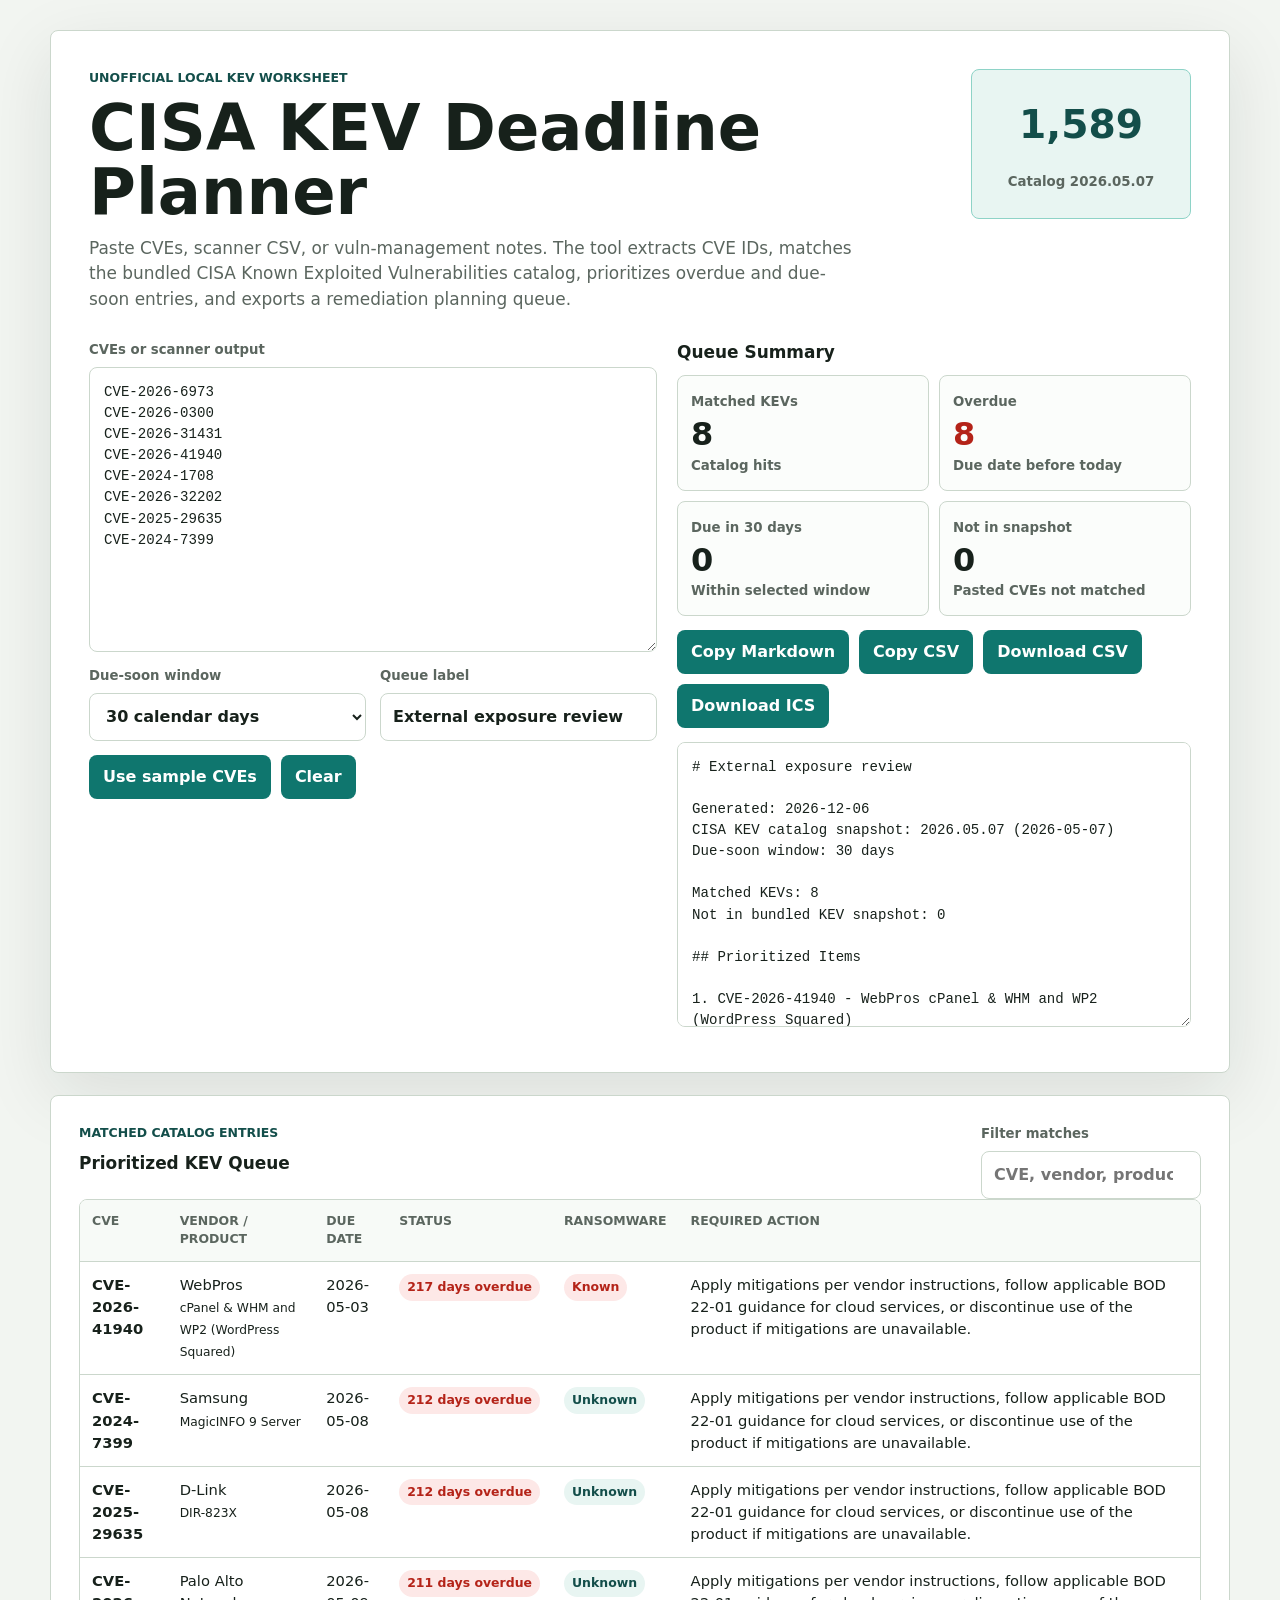
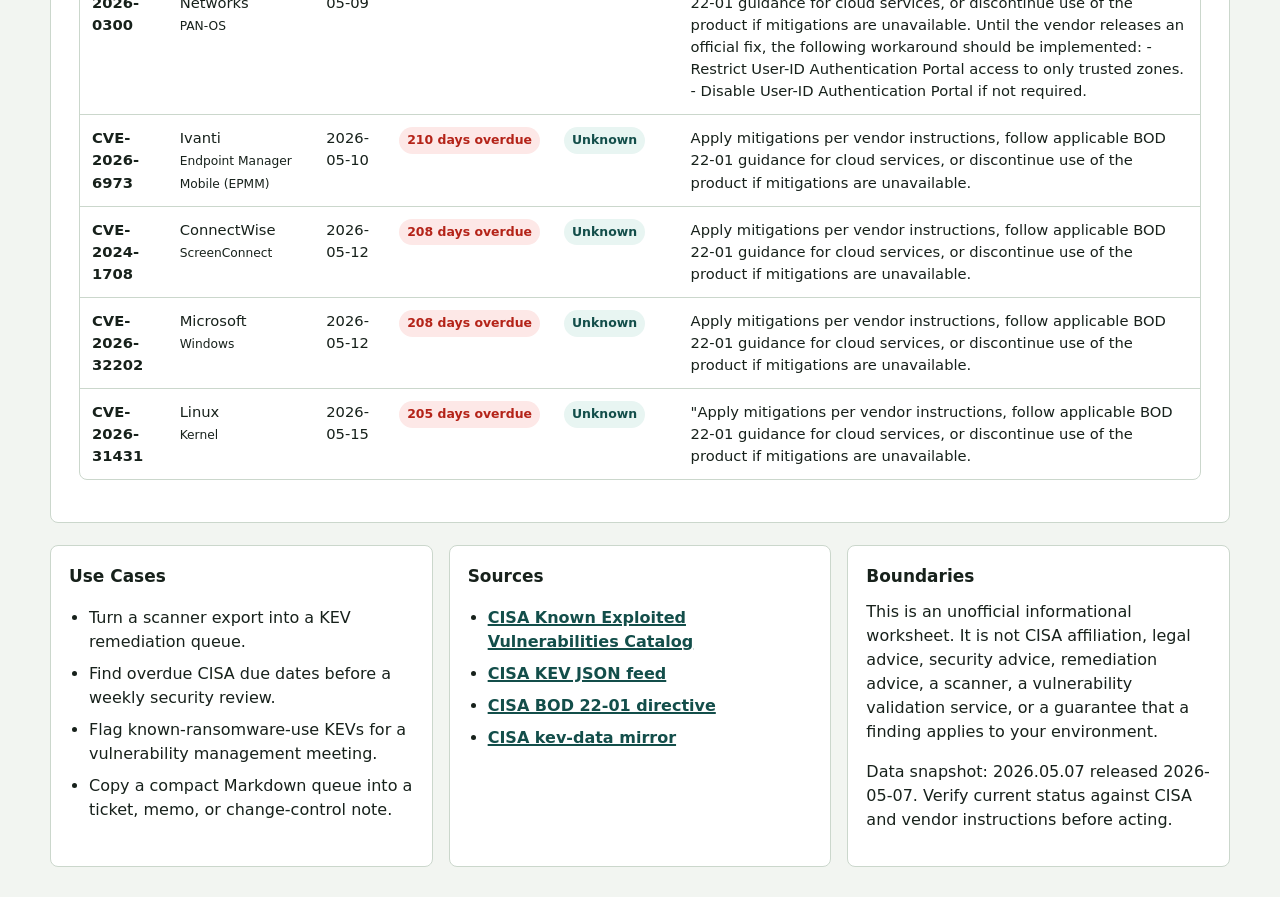
==== index.html @ 7777352e "Launch KEV deadline planner" ====
<!doctype html>
<html lang="en">
  <head>
    <meta charset="utf-8">
    <meta name="viewport" content="width=device-width, initial-scale=1">
    <title>CISA KEV Deadline Planner</title>
    <meta name="description" content="Free no-tracking CISA Known Exploited Vulnerabilities deadline planner. Paste CVEs, match the bundled KEV catalog, sort overdue and due-soon items, and export CSV, Markdown, or ICS planning holds.">
    <meta name="robots" content="index,follow">
    <link rel="canonical" href="https://kev-deadline-planner.vercel.app/">
    <meta property="og:title" content="CISA KEV Deadline Planner">
    <meta property="og:description" content="Paste CVEs or scanner output, match the CISA KEV catalog snapshot locally, and export a remediation planning queue.">
    <meta property="og:type" content="website">
    <meta property="og:url" content="https://kev-deadline-planner.vercel.app/">
    <meta property="og:image" content="https://kev-deadline-planner.vercel.app/preview.png">
    <meta name="twitter:card" content="summary_large_image">
    <meta name="twitter:image" content="https://kev-deadline-planner.vercel.app/preview.png">
    <link rel="stylesheet" href="styles.css">
    <link rel="icon" href="favicon.svg" type="image/svg+xml">
    <script type="application/ld+json">
      {
        "@context": "https://schema.org",
        "@graph": [
          {
            "@type": "SoftwareApplication",
            "name": "CISA KEV Deadline Planner",
            "applicationCategory": "SecurityApplication",
            "operatingSystem": "Any",
            "url": "https://kev-deadline-planner.vercel.app/",
            "description": "Free no-tracking browser tool for matching pasted CVEs against a bundled CISA Known Exploited Vulnerabilities catalog snapshot and exporting a remediation planning queue.",
            "offers": {
              "@type": "Offer",
              "price": "0",
              "priceCurrency": "USD"
            }
          },
          {
            "@type": "FAQPage",
            "mainEntity": [
              {
                "@type": "Question",
                "name": "What does this KEV deadline planner do?",
                "acceptedAnswer": {
                  "@type": "Answer",
                  "text": "It extracts CVE identifiers from pasted text or scanner CSV, matches them against the bundled CISA Known Exploited Vulnerabilities catalog snapshot, sorts the matched entries by due date and risk flags, and creates CSV, Markdown, and ICS exports."
                }
              },
              {
                "@type": "Question",
                "name": "Is this an official CISA tool?",
                "acceptedAnswer": {
                  "@type": "Answer",
                  "text": "No. It is an unofficial planning worksheet that uses CISA public catalog data. Always verify requirements, applicability, and remediation steps against CISA and vendor sources."
                }
              },
              {
                "@type": "Question",
                "name": "Does it upload CVEs or scanner output?",
                "acceptedAnswer": {
                  "@type": "Answer",
                  "text": "No. The page runs locally in the browser with a bundled catalog snapshot. It has no signup, cookies, analytics, beacons, uploads, browser storage, or external scripts."
                }
              }
            ]
          }
        ]
      }
    </script>
  </head>
  <body>
    <main class="app">
      <section class="tool-panel" aria-labelledby="page-title">
        <div class="mast">
          <div>
            <p class="eyebrow">Unofficial local KEV worksheet</p>
            <h1 id="page-title">CISA KEV Deadline Planner</h1>
            <p class="lede">Paste CVEs, scanner CSV, or vuln-management notes. The tool extracts CVE IDs, matches the bundled CISA Known Exploited Vulnerabilities catalog, prioritizes overdue and due-soon entries, and exports a remediation planning queue.</p>
          </div>
          <div class="snapshot" aria-label="Catalog snapshot">
            <span id="catalog-count">0</span>
            <small id="catalog-version">Catalog loading</small>
          </div>
        </div>

        <div class="workspace">
          <form class="inputs" id="kev-form">
            <label class="field">
              <span>CVEs or scanner output</span>
              <textarea id="cve-input" spellcheck="false" aria-label="Paste CVEs or scanner output"></textarea>
            </label>
            <div class="grid">
              <label class="field">
                <span>Due-soon window</span>
                <select id="due-window">
                  <option value="7">7 calendar days</option>
                  <option value="14">14 calendar days</option>
                  <option value="30" selected>30 calendar days</option>
                  <option value="60">60 calendar days</option>
                </select>
              </label>
              <label class="field">
                <span>Queue label</span>
                <input id="queue-label" type="text" value="External exposure review">
              </label>
            </div>
            <div class="actions">
              <button type="button" id="load-example">Use sample CVEs</button>
              <button type="button" id="clear-input">Clear</button>
            </div>
          </form>

          <section class="output-panel" aria-labelledby="summary-title">
            <h2 id="summary-title">Queue Summary</h2>
            <div class="summary-grid" id="summary-grid"></div>
            <div class="actions">
              <button type="button" id="copy-markdown">Copy Markdown</button>
              <button type="button" id="copy-csv">Copy CSV</button>
              <button type="button" id="download-csv">Download CSV</button>
              <button type="button" id="download-ics">Download ICS</button>
            </div>
            <textarea id="memo-output" spellcheck="false" aria-label="Generated KEV planning memo"></textarea>
          </section>
        </div>
      </section>

      <section class="table-panel" aria-labelledby="matched-title">
        <div class="section-head">
          <div>
            <p class="eyebrow">Matched catalog entries</p>
            <h2 id="matched-title">Prioritized KEV Queue</h2>
          </div>
          <label class="search-field">
            <span>Filter matches</span>
            <input id="table-filter" type="search" placeholder="CVE, vendor, product, ransomware">
          </label>
        </div>
        <div class="table-wrap">
          <table>
            <thead>
              <tr>
                <th>CVE</th>
                <th>Vendor / Product</th>
                <th>Due Date</th>
                <th>Status</th>
                <th>Ransomware</th>
                <th>Required Action</th>
              </tr>
            </thead>
            <tbody id="results-body"></tbody>
          </table>
        </div>
        <div class="not-found" id="not-found"></div>
      </section>

      <section class="support-grid">
        <div>
          <h2>Use Cases</h2>
          <ul>
            <li>Turn a scanner export into a KEV remediation queue.</li>
            <li>Find overdue CISA due dates before a weekly security review.</li>
            <li>Flag known-ransomware-use KEVs for a vulnerability management meeting.</li>
            <li>Copy a compact Markdown queue into a ticket, memo, or change-control note.</li>
          </ul>
        </div>
        <div>
          <h2>Sources</h2>
          <ul>
            <li><a href="https://www.cisa.gov/known-exploited-vulnerabilities-catalog" rel="noreferrer">CISA Known Exploited Vulnerabilities Catalog</a></li>
            <li><a href="https://www.cisa.gov/sites/default/files/feeds/known_exploited_vulnerabilities.json" rel="noreferrer">CISA KEV JSON feed</a></li>
            <li><a href="https://www.cisa.gov/news-events/directives/bod-22-01-reducing-significant-risk-known-exploited-vulnerabilities" rel="noreferrer">CISA BOD 22-01 directive</a></li>
            <li><a href="https://github.com/cisagov/kev-data" rel="noreferrer">CISA kev-data mirror</a></li>
          </ul>
        </div>
        <div>
          <h2>Boundaries</h2>
          <p>This is an unofficial informational worksheet. It is not CISA affiliation, legal advice, security advice, remediation advice, a scanner, a vulnerability validation service, or a guarantee that a finding applies to your environment.</p>
          <p>Data snapshot: <span id="data-release">loading</span>. Verify current status against CISA and vendor instructions before acting.</p>
        </div>
      </section>
    </main>
    <script src="kev-data.js"></script>
    <script src="script.js"></script>
  </body>
</html>
---- styles.css ----
:root {
  color-scheme: light;
  --bg: #f2f5f1;
  --ink: #17211b;
  --muted: #5b665f;
  --panel: #ffffff;
  --line: #cbd7cc;
  --accent: #0f766e;
  --accent-dark: #134e4a;
  --danger: #b42318;
  --warn: #b25e09;
  --soft: #e8f5f2;
  --highlight: #fff7e6;
}

* {
  box-sizing: border-box;
}

body {
  margin: 0;
  min-height: 100vh;
  background: var(--bg);
  color: var(--ink);
  font-family: Inter, ui-sans-serif, system-ui, -apple-system, BlinkMacSystemFont, "Segoe UI", sans-serif;
  line-height: 1.5;
}

a {
  color: var(--accent-dark);
  font-weight: 750;
  text-decoration-thickness: 2px;
}

.app {
  width: min(1180px, calc(100vw - 32px));
  margin: 0 auto;
  padding: 30px 0;
}

.tool-panel,
.table-panel,
.support-grid > div {
  background: var(--panel);
  border: 1px solid var(--line);
  border-radius: 8px;
}

.tool-panel {
  padding: clamp(20px, 4vw, 38px);
  box-shadow: 0 22px 70px rgba(23, 33, 27, 0.10);
}

.mast,
.section-head {
  display: grid;
  grid-template-columns: minmax(0, 1fr) 220px;
  gap: 22px;
  align-items: start;
}

.eyebrow {
  margin: 0 0 8px;
  color: var(--accent-dark);
  font-size: 0.78rem;
  font-weight: 850;
  text-transform: uppercase;
  letter-spacing: 0;
}

h1,
h2,
p {
  margin-top: 0;
}

h1 {
  margin-bottom: 12px;
  font-size: clamp(2.1rem, 5vw, 4rem);
  line-height: 1;
  letter-spacing: 0;
}

h2 {
  margin-bottom: 10px;
  font-size: 1.06rem;
}

.lede {
  max-width: 72ch;
  margin-bottom: 0;
  color: var(--muted);
  font-size: 1.06rem;
}

.snapshot {
  min-height: 150px;
  display: grid;
  place-items: center;
  text-align: center;
  padding: 18px;
  border: 1px solid #8ed3c7;
  border-radius: 8px;
  background: var(--soft);
}

.snapshot span {
  display: block;
  color: var(--accent-dark);
  font-size: 2.45rem;
  font-weight: 900;
}

.snapshot small {
  color: var(--muted);
  font-weight: 800;
}

.workspace {
  margin-top: 28px;
  display: grid;
  grid-template-columns: minmax(0, 1.05fr) minmax(0, 0.95fr);
  gap: 20px;
}

.field,
.search-field {
  display: grid;
  gap: 7px;
}

.field span,
.search-field span {
  color: var(--muted);
  font-size: 0.83rem;
  font-weight: 800;
}

.grid {
  display: grid;
  grid-template-columns: minmax(0, 1fr) minmax(0, 1fr);
  gap: 14px;
  margin-top: 14px;
}

input,
select,
textarea {
  width: 100%;
  border: 1px solid var(--line);
  border-radius: 8px;
  color: var(--ink);
  font: inherit;
  font-weight: 700;
  background: #ffffff;
}

input,
select {
  min-height: 48px;
  padding: 10px 12px;
}

textarea {
  min-height: 285px;
  padding: 14px;
  resize: vertical;
  font-family: ui-monospace, SFMono-Regular, Menlo, Consolas, "Liberation Mono", monospace;
  font-size: 0.88rem;
  font-weight: 500;
}

input:focus,
select:focus,
textarea:focus {
  outline: 3px solid rgba(15, 118, 110, 0.18);
  border-color: var(--accent);
}

.output-panel {
  min-width: 0;
}

.summary-grid {
  display: grid;
  grid-template-columns: repeat(2, minmax(0, 1fr));
  gap: 10px;
  margin-bottom: 14px;
}

.metric {
  min-height: 86px;
  padding: 13px;
  border: 1px solid var(--line);
  border-radius: 8px;
  background: #fbfdfb;
}

.metric strong {
  display: block;
  margin-top: 4px;
  font-size: clamp(1.25rem, 4vw, 2rem);
  line-height: 1.1;
  overflow-wrap: anywhere;
}

.metric small {
  color: var(--muted);
  font-weight: 750;
}

.metric.danger strong {
  color: var(--danger);
}

.metric.warn strong {
  color: var(--warn);
}

.actions {
  display: flex;
  flex-wrap: wrap;
  gap: 10px;
  margin: 14px 0;
}

button {
  min-height: 42px;
  border: 0;
  border-radius: 8px;
  padding: 10px 14px;
  color: #ffffff;
  background: var(--accent);
  font: inherit;
  font-weight: 850;
  cursor: pointer;
}

button:hover,
button:focus-visible {
  background: var(--accent-dark);
}

button.secondary {
  color: var(--accent-dark);
  background: var(--soft);
}

.table-panel {
  margin-top: 22px;
  padding: clamp(18px, 3vw, 28px);
}

.table-wrap {
  overflow-x: auto;
  border: 1px solid var(--line);
  border-radius: 8px;
}

table {
  width: 100%;
  min-width: 900px;
  border-collapse: collapse;
}

th,
td {
  padding: 12px;
  border-bottom: 1px solid var(--line);
  text-align: left;
  vertical-align: top;
}

th {
  color: var(--muted);
  background: #f7faf7;
  font-size: 0.78rem;
  text-transform: uppercase;
  letter-spacing: 0;
}

td {
  font-size: 0.92rem;
}

tr:last-child td {
  border-bottom: 0;
}

.pill {
  display: inline-block;
  padding: 4px 8px;
  border-radius: 999px;
  background: var(--soft);
  color: var(--accent-dark);
  font-size: 0.78rem;
  font-weight: 850;
  white-space: nowrap;
}

.pill.danger {
  background: #fde8e7;
  color: var(--danger);
}

.pill.warn {
  background: var(--highlight);
  color: var(--warn);
}

.not-found {
  margin-top: 14px;
  color: var(--muted);
  font-weight: 750;
}

.support-grid {
  margin-top: 22px;
  display: grid;
  grid-template-columns: repeat(3, minmax(0, 1fr));
  gap: 16px;
}

.support-grid > div {
  padding: 18px;
}

ul {
  padding-left: 20px;
  margin-bottom: 0;
}

li + li {
  margin-top: 8px;
}

@media (max-width: 860px) {
  .mast,
  .section-head,
  .workspace,
  .support-grid {
    grid-template-columns: 1fr;
  }

  .snapshot {
    min-height: 118px;
  }
}

@media (max-width: 560px) {
  .app {
    width: min(100% - 20px, 1180px);
    padding: 10px 0;
  }

  .grid,
  .summary-grid {
    grid-template-columns: 1fr;
  }

  h1 {
    font-size: 2rem;
  }
}
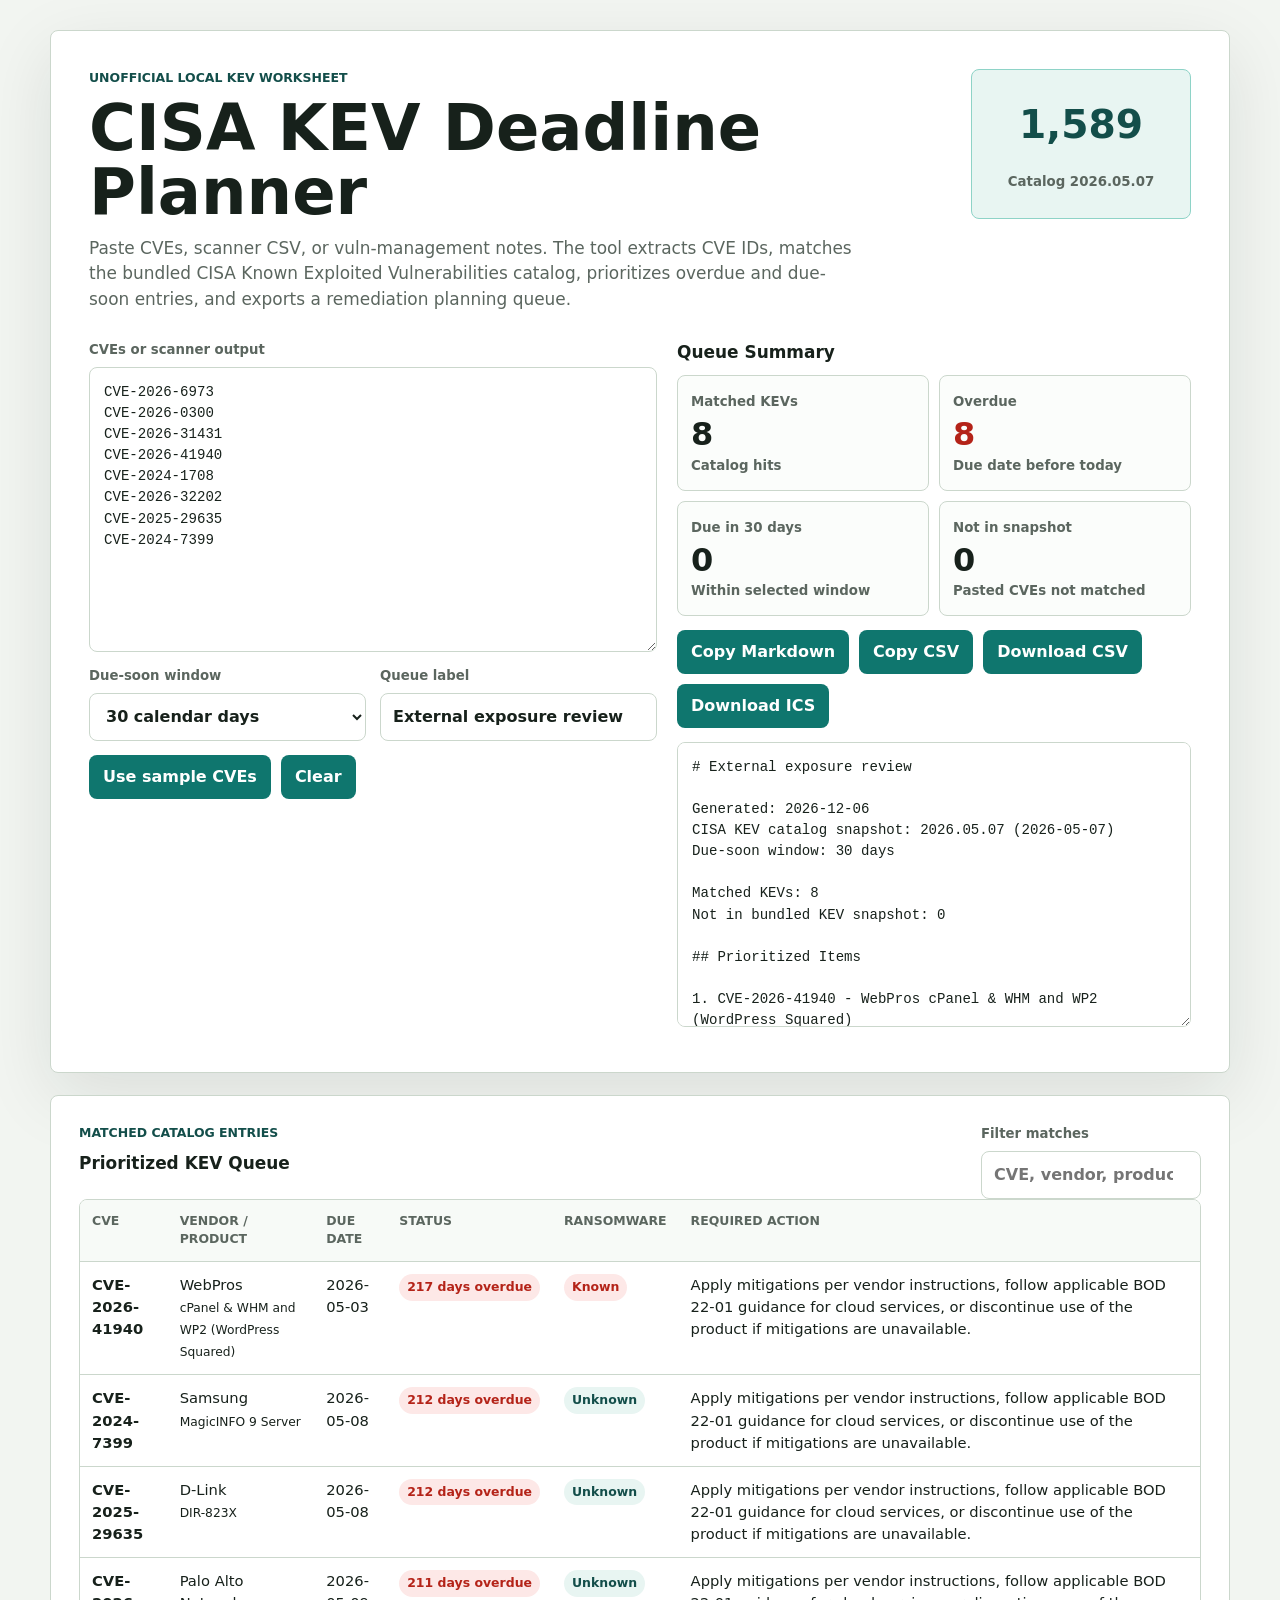
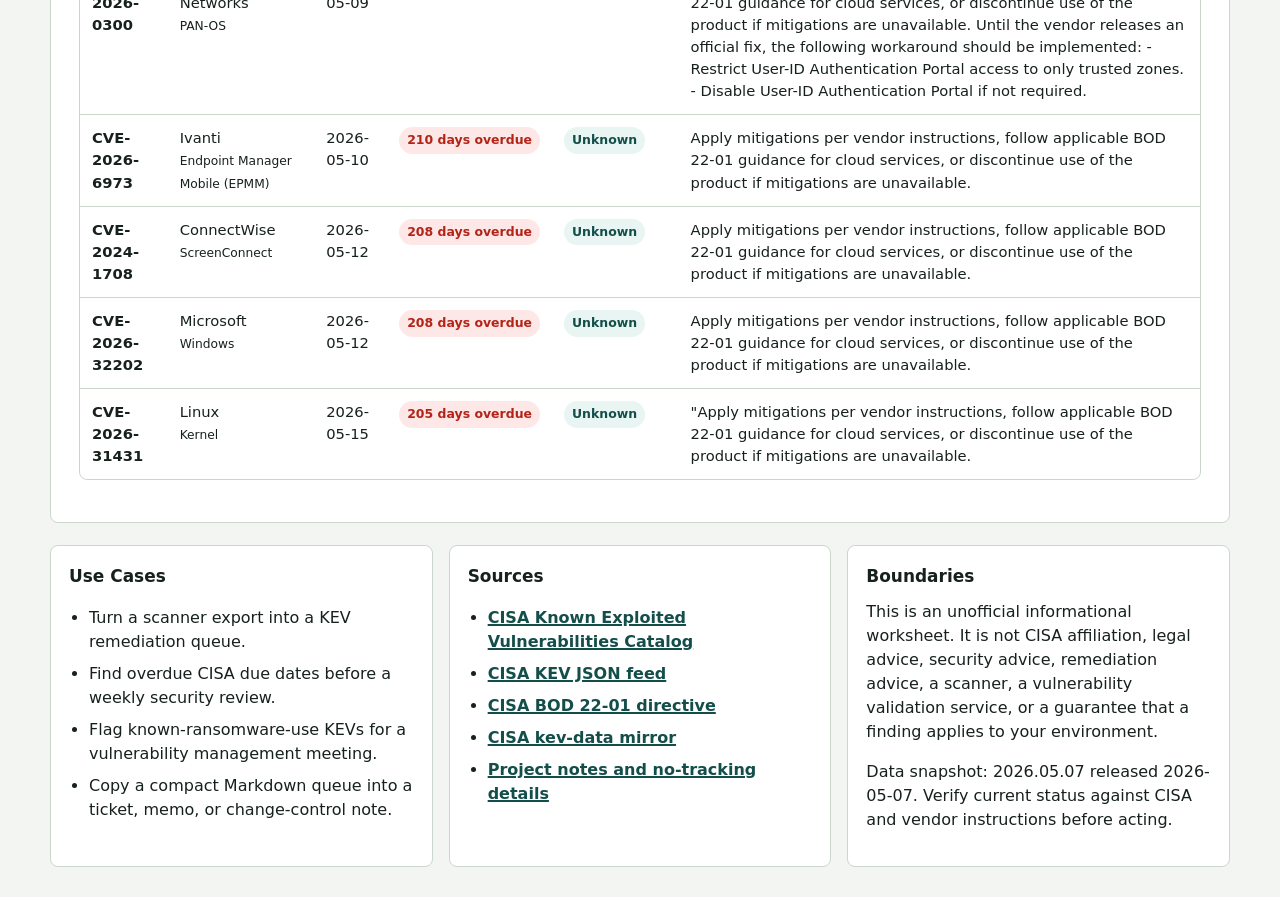
==== commit 602b3d05: "Link project notes from planner" ====
--- a/index.html
+++ b/index.html
@@ -168,6 +168,7 @@
             <li><a href="https://www.cisa.gov/sites/default/files/feeds/known_exploited_vulnerabilities.json" rel="noreferrer">CISA KEV JSON feed</a></li>
             <li><a href="https://www.cisa.gov/news-events/directives/bod-22-01-reducing-significant-risk-known-exploited-vulnerabilities" rel="noreferrer">CISA BOD 22-01 directive</a></li>
             <li><a href="https://github.com/cisagov/kev-data" rel="noreferrer">CISA kev-data mirror</a></li>
+            <li><a href="https://kev-deadline-planner.vercel.app/about.html">Project notes and no-tracking details</a></li>
           </ul>
         </div>
         <div>
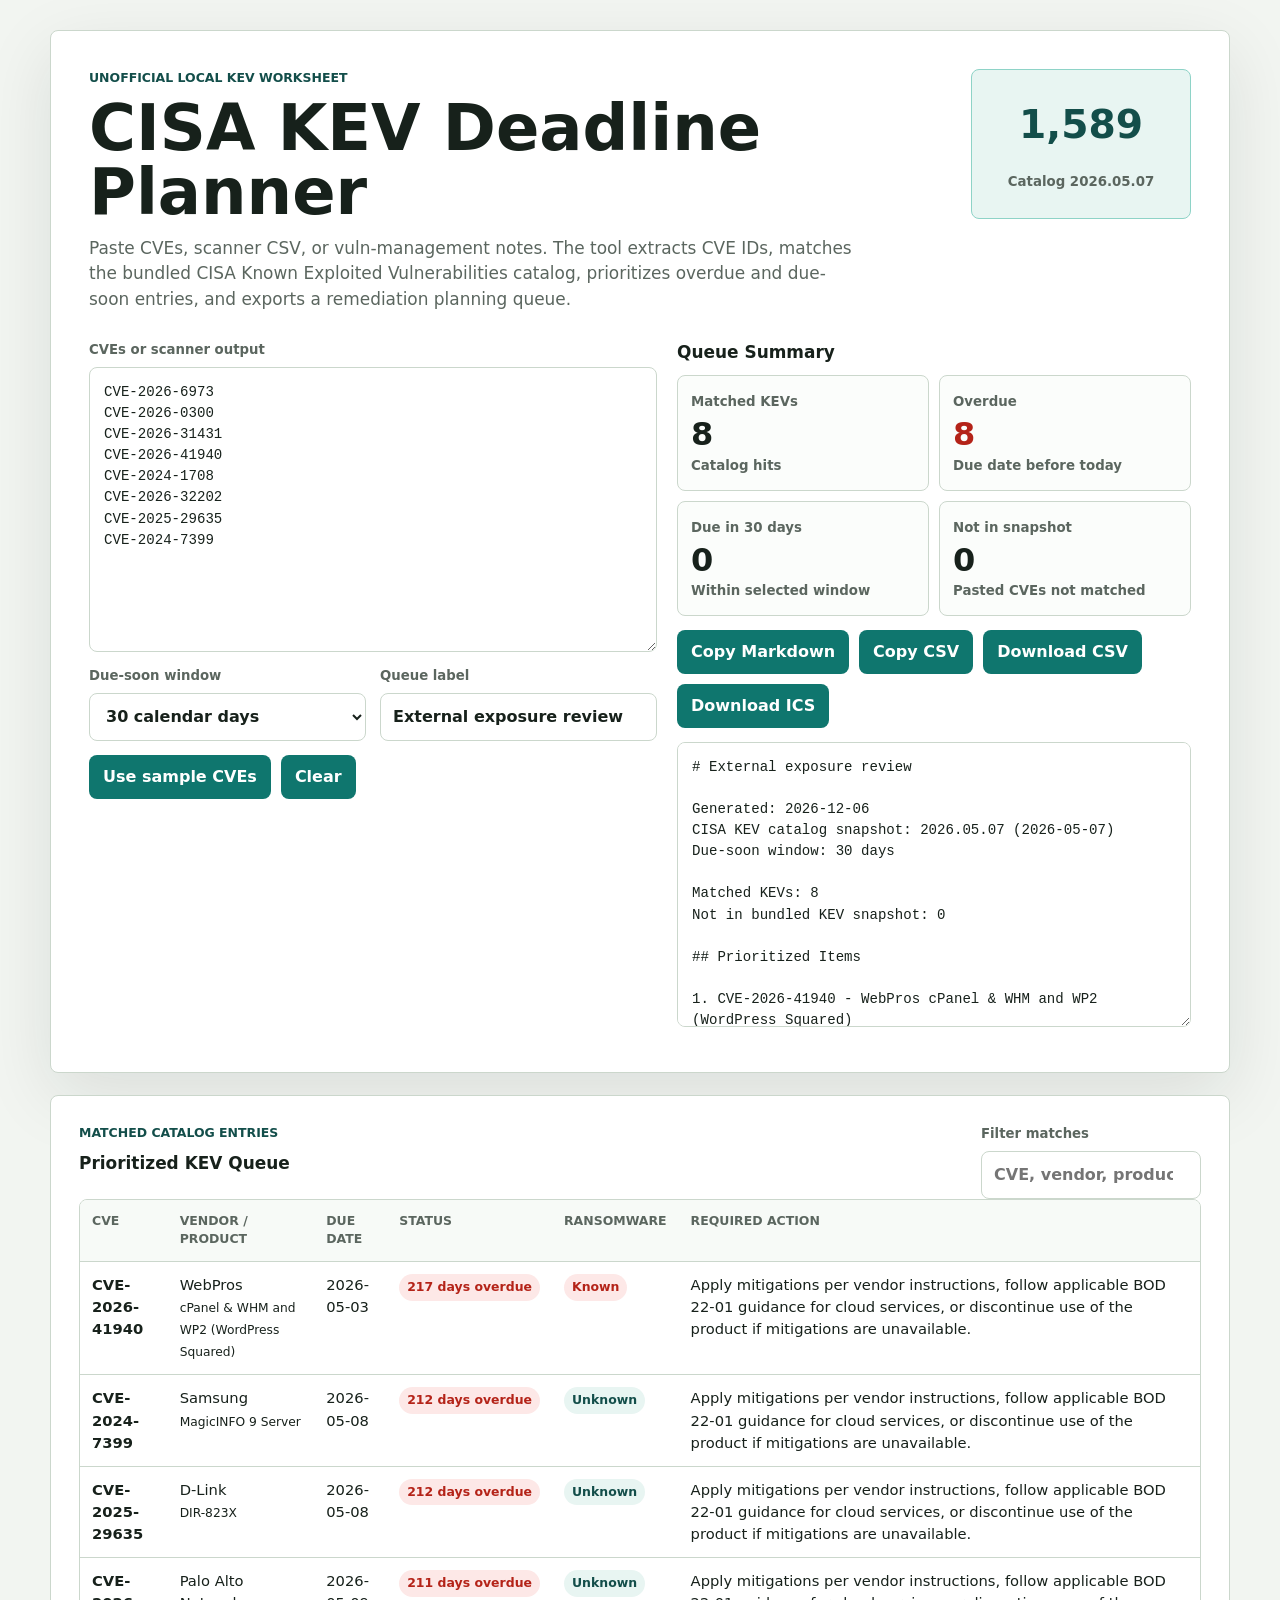
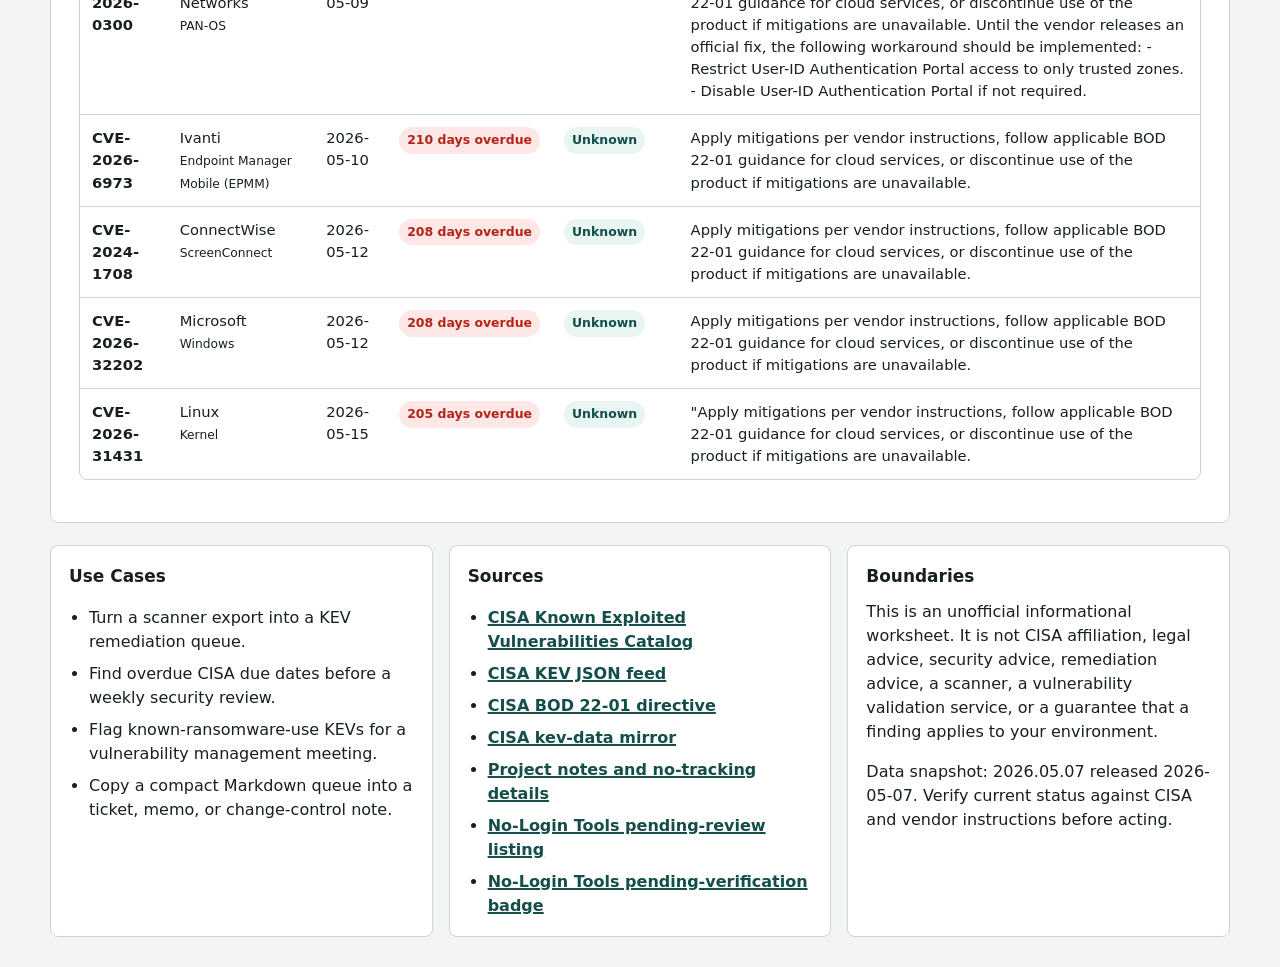
==== commit 6fccd548: "Add No-Login KEV listing links" ====
--- a/index.html
+++ b/index.html
@@ -6,6 +6,7 @@
     <title>CISA KEV Deadline Planner</title>
     <meta name="description" content="Free no-tracking CISA Known Exploited Vulnerabilities deadline planner. Paste CVEs, match the bundled KEV catalog, sort overdue and due-soon items, and export CSV, Markdown, or ICS planning holds.">
     <meta name="robots" content="index,follow">
+    <meta name="nologin-verified" content="kev-deadline-planner-vercel-app">
     <link rel="canonical" href="https://kev-deadline-planner.vercel.app/">
     <meta property="og:title" content="CISA KEV Deadline Planner">
     <meta property="og:description" content="Paste CVEs or scanner output, match the CISA KEV catalog snapshot locally, and export a remediation planning queue.">
@@ -169,6 +170,8 @@
             <li><a href="https://www.cisa.gov/news-events/directives/bod-22-01-reducing-significant-risk-known-exploited-vulnerabilities" rel="noreferrer">CISA BOD 22-01 directive</a></li>
             <li><a href="https://github.com/cisagov/kev-data" rel="noreferrer">CISA kev-data mirror</a></li>
             <li><a href="https://kev-deadline-planner.vercel.app/about.html">Project notes and no-tracking details</a></li>
+            <li><a href="https://nologin.tools/tool/kev-deadline-planner-vercel-app/" rel="noreferrer">No-Login Tools pending-review listing</a></li>
+            <li><a href="https://nologin.tools/badge/kev-deadline-planner-vercel-app/" rel="noreferrer">No-Login Tools pending-verification badge</a></li>
           </ul>
         </div>
         <div>
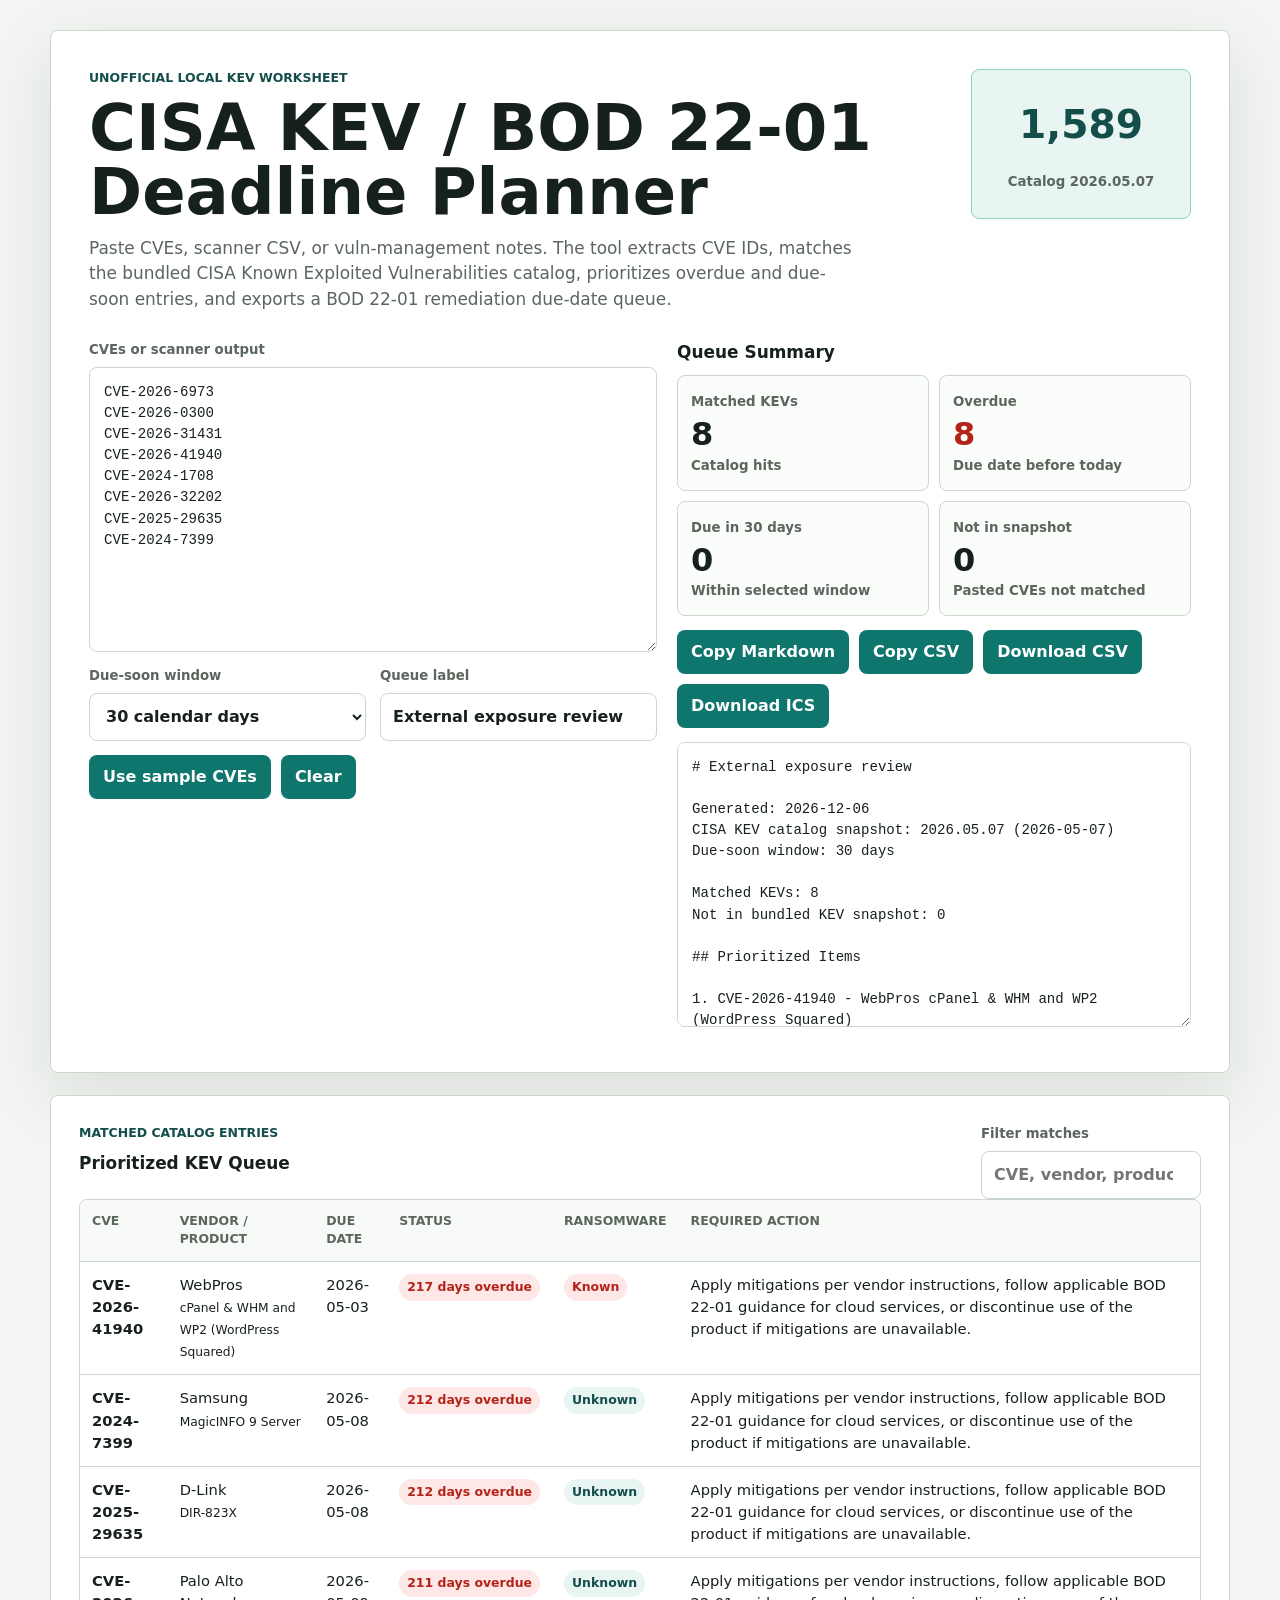
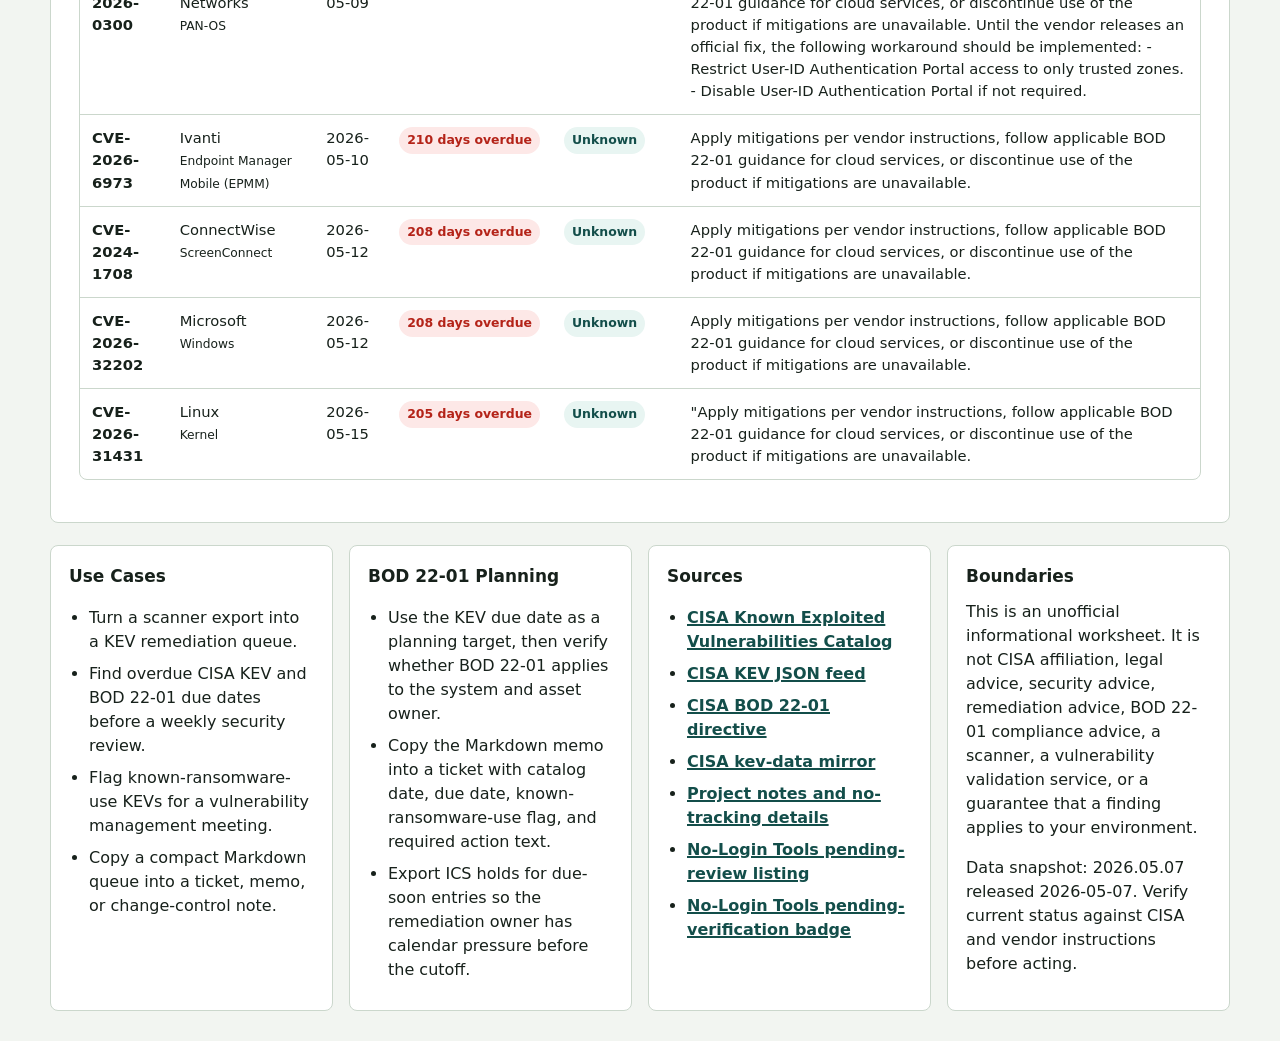
==== commit 7df955d9: "Add BOD 22-01 KEV due-date positioning" ====
--- a/index.html
+++ b/index.html
@@ -3,13 +3,13 @@
   <head>
     <meta charset="utf-8">
     <meta name="viewport" content="width=device-width, initial-scale=1">
-    <title>CISA KEV Deadline Planner</title>
-    <meta name="description" content="Free no-tracking CISA Known Exploited Vulnerabilities deadline planner. Paste CVEs, match the bundled KEV catalog, sort overdue and due-soon items, and export CSV, Markdown, or ICS planning holds.">
+    <title>CISA KEV / BOD 22-01 Deadline Planner</title>
+    <meta name="description" content="Free no-tracking CISA KEV and BOD 22-01 remediation due-date planner. Paste CVEs, match the bundled Known Exploited Vulnerabilities catalog, sort overdue and due-soon items, and export CSV, Markdown, or ICS planning holds.">
     <meta name="robots" content="index,follow">
     <meta name="nologin-verified" content="kev-deadline-planner-vercel-app">
     <link rel="canonical" href="https://kev-deadline-planner.vercel.app/">
-    <meta property="og:title" content="CISA KEV Deadline Planner">
-    <meta property="og:description" content="Paste CVEs or scanner output, match the CISA KEV catalog snapshot locally, and export a remediation planning queue.">
+    <meta property="og:title" content="CISA KEV / BOD 22-01 Deadline Planner">
+    <meta property="og:description" content="Paste CVEs or scanner output, match the CISA KEV catalog snapshot locally, and export a BOD 22-01 remediation due-date queue.">
     <meta property="og:type" content="website">
     <meta property="og:url" content="https://kev-deadline-planner.vercel.app/">
     <meta property="og:image" content="https://kev-deadline-planner.vercel.app/preview.png">
@@ -23,11 +23,11 @@
         "@graph": [
           {
             "@type": "SoftwareApplication",
-            "name": "CISA KEV Deadline Planner",
+            "name": "CISA KEV / BOD 22-01 Deadline Planner",
             "applicationCategory": "SecurityApplication",
             "operatingSystem": "Any",
             "url": "https://kev-deadline-planner.vercel.app/",
-            "description": "Free no-tracking browser tool for matching pasted CVEs against a bundled CISA Known Exploited Vulnerabilities catalog snapshot and exporting a remediation planning queue.",
+            "description": "Free no-tracking browser tool for matching pasted CVEs against a bundled CISA Known Exploited Vulnerabilities catalog snapshot and exporting a BOD 22-01 remediation due-date planning queue.",
             "offers": {
               "@type": "Offer",
               "price": "0",
@@ -42,15 +42,15 @@
                 "name": "What does this KEV deadline planner do?",
                 "acceptedAnswer": {
                   "@type": "Answer",
-                  "text": "It extracts CVE identifiers from pasted text or scanner CSV, matches them against the bundled CISA Known Exploited Vulnerabilities catalog snapshot, sorts the matched entries by due date and risk flags, and creates CSV, Markdown, and ICS exports."
+                  "text": "It extracts CVE identifiers from pasted text or scanner CSV, matches them against the bundled CISA Known Exploited Vulnerabilities catalog snapshot, sorts the matched entries by due date and risk flags, and creates CSV, Markdown, and ICS exports for remediation planning."
                 }
               },
               {
                 "@type": "Question",
-                "name": "Is this an official CISA tool?",
+                  "name": "Is this an official CISA or BOD 22-01 compliance tool?",
                 "acceptedAnswer": {
                   "@type": "Answer",
-                  "text": "No. It is an unofficial planning worksheet that uses CISA public catalog data. Always verify requirements, applicability, and remediation steps against CISA and vendor sources."
+                  "text": "No. It is an unofficial planning worksheet that uses CISA public catalog data. Always verify BOD 22-01 applicability, requirements, exposure, and remediation steps against CISA and vendor sources."
                 }
               },
               {
@@ -73,8 +73,8 @@
         <div class="mast">
           <div>
             <p class="eyebrow">Unofficial local KEV worksheet</p>
-            <h1 id="page-title">CISA KEV Deadline Planner</h1>
-            <p class="lede">Paste CVEs, scanner CSV, or vuln-management notes. The tool extracts CVE IDs, matches the bundled CISA Known Exploited Vulnerabilities catalog, prioritizes overdue and due-soon entries, and exports a remediation planning queue.</p>
+            <h1 id="page-title">CISA KEV / BOD 22-01 Deadline Planner</h1>
+            <p class="lede">Paste CVEs, scanner CSV, or vuln-management notes. The tool extracts CVE IDs, matches the bundled CISA Known Exploited Vulnerabilities catalog, prioritizes overdue and due-soon entries, and exports a BOD 22-01 remediation due-date queue.</p>
           </div>
           <div class="snapshot" aria-label="Catalog snapshot">
             <span id="catalog-count">0</span>
@@ -157,9 +157,17 @@
           <h2>Use Cases</h2>
           <ul>
             <li>Turn a scanner export into a KEV remediation queue.</li>
-            <li>Find overdue CISA due dates before a weekly security review.</li>
+            <li>Find overdue CISA KEV and BOD 22-01 due dates before a weekly security review.</li>
             <li>Flag known-ransomware-use KEVs for a vulnerability management meeting.</li>
             <li>Copy a compact Markdown queue into a ticket, memo, or change-control note.</li>
+          </ul>
+        </div>
+        <div>
+          <h2>BOD 22-01 Planning</h2>
+          <ul>
+            <li>Use the KEV due date as a planning target, then verify whether BOD 22-01 applies to the system and asset owner.</li>
+            <li>Copy the Markdown memo into a ticket with catalog date, due date, known-ransomware-use flag, and required action text.</li>
+            <li>Export ICS holds for due-soon entries so the remediation owner has calendar pressure before the cutoff.</li>
           </ul>
         </div>
         <div>
@@ -176,7 +184,7 @@
         </div>
         <div>
           <h2>Boundaries</h2>
-          <p>This is an unofficial informational worksheet. It is not CISA affiliation, legal advice, security advice, remediation advice, a scanner, a vulnerability validation service, or a guarantee that a finding applies to your environment.</p>
+          <p>This is an unofficial informational worksheet. It is not CISA affiliation, legal advice, security advice, remediation advice, BOD 22-01 compliance advice, a scanner, a vulnerability validation service, or a guarantee that a finding applies to your environment.</p>
           <p>Data snapshot: <span id="data-release">loading</span>. Verify current status against CISA and vendor instructions before acting.</p>
         </div>
       </section>
--- a/styles.css
+++ b/styles.css
@@ -317,7 +317,7 @@
 .support-grid {
   margin-top: 22px;
   display: grid;
-  grid-template-columns: repeat(3, minmax(0, 1fr));
+  grid-template-columns: repeat(auto-fit, minmax(230px, 1fr));
   gap: 16px;
 }
 
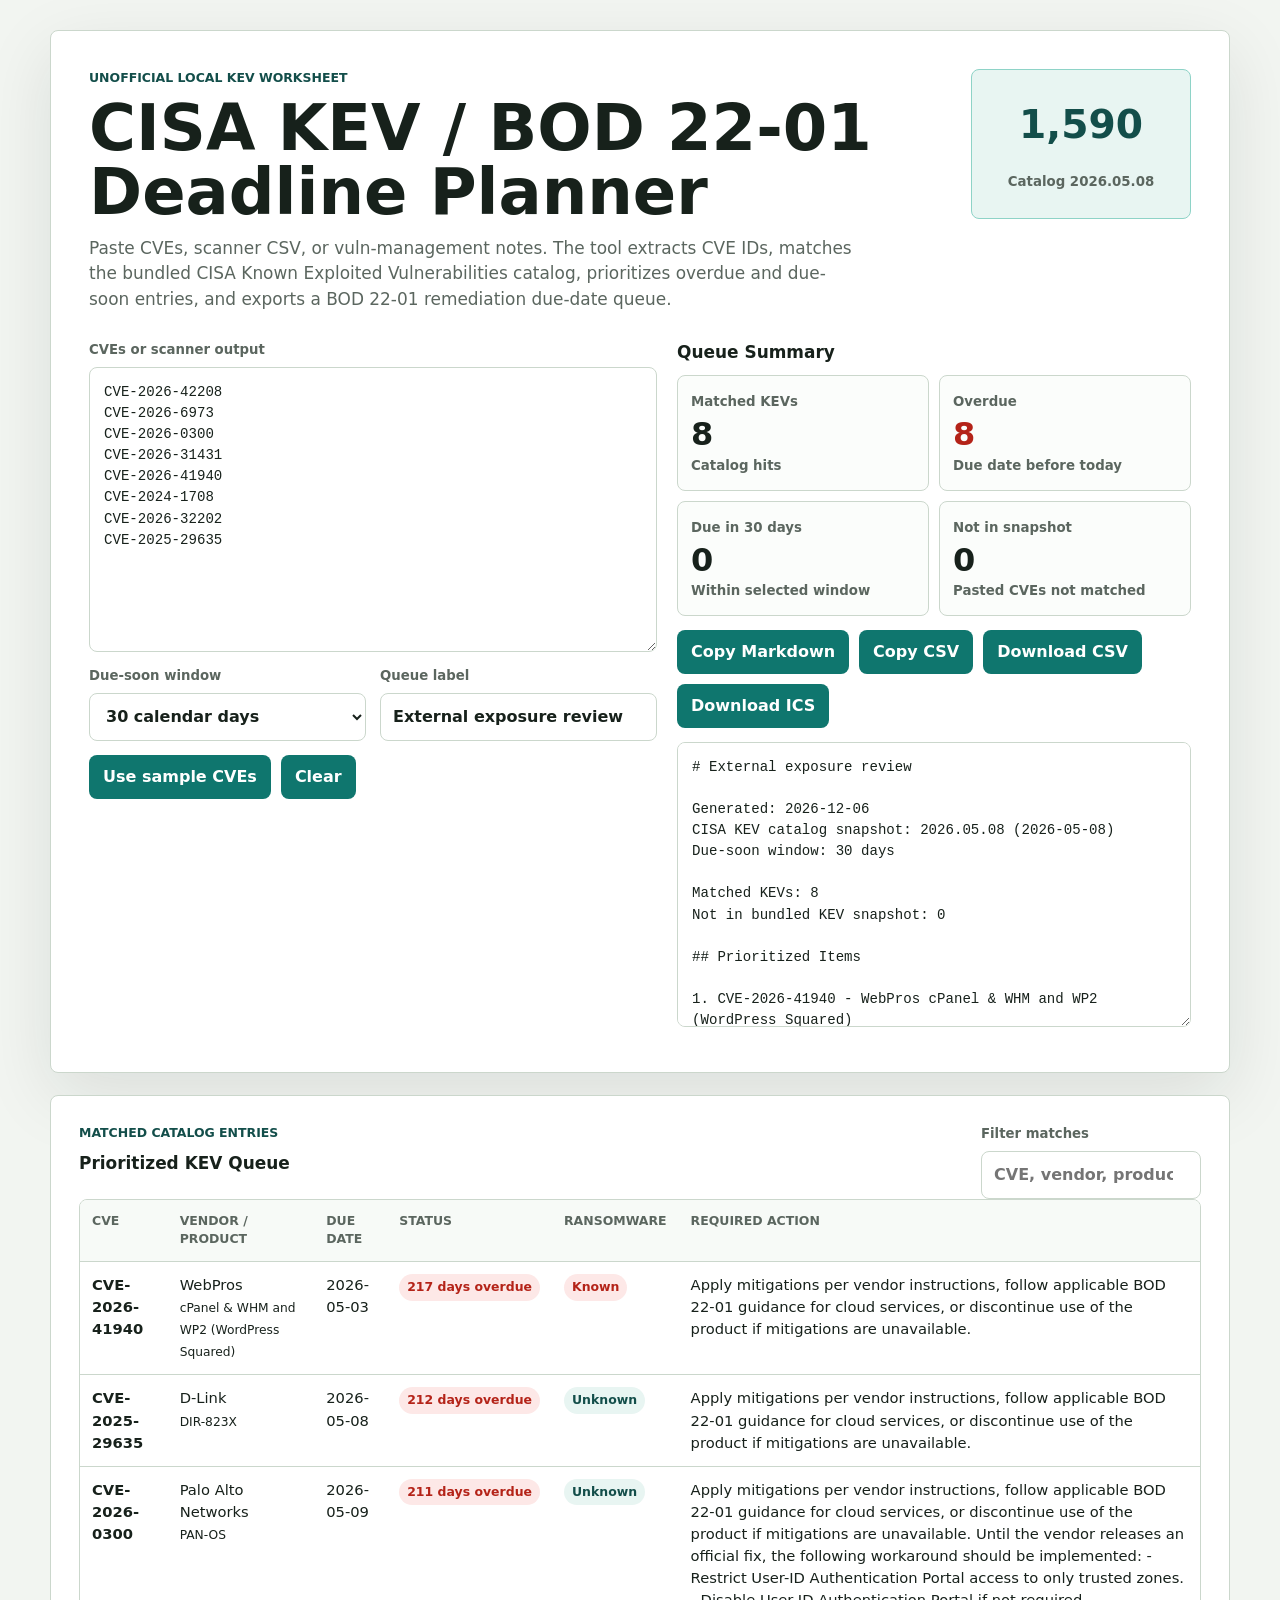
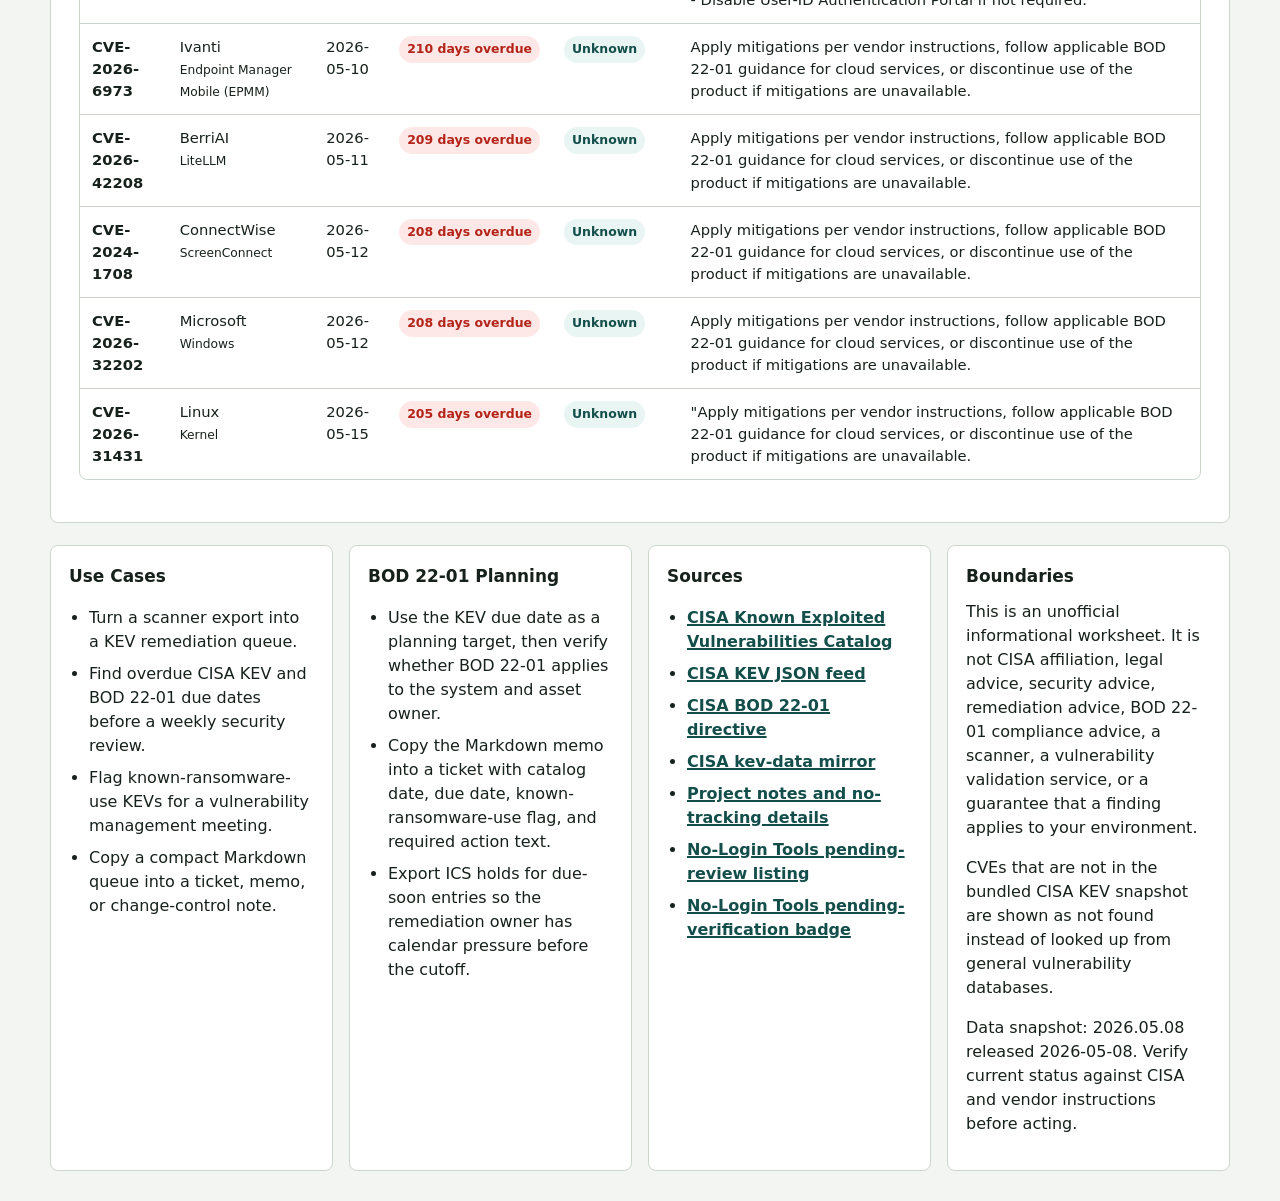
==== commit 7ee46f35: "Clarify KEV unmatched CVE behavior" ====
--- a/index.html
+++ b/index.html
@@ -185,6 +185,7 @@
         <div>
           <h2>Boundaries</h2>
           <p>This is an unofficial informational worksheet. It is not CISA affiliation, legal advice, security advice, remediation advice, BOD 22-01 compliance advice, a scanner, a vulnerability validation service, or a guarantee that a finding applies to your environment.</p>
+          <p>CVEs that are not in the bundled CISA KEV snapshot are shown as not found instead of looked up from general vulnerability databases.</p>
           <p>Data snapshot: <span id="data-release">loading</span>. Verify current status against CISA and vendor instructions before acting.</p>
         </div>
       </section>
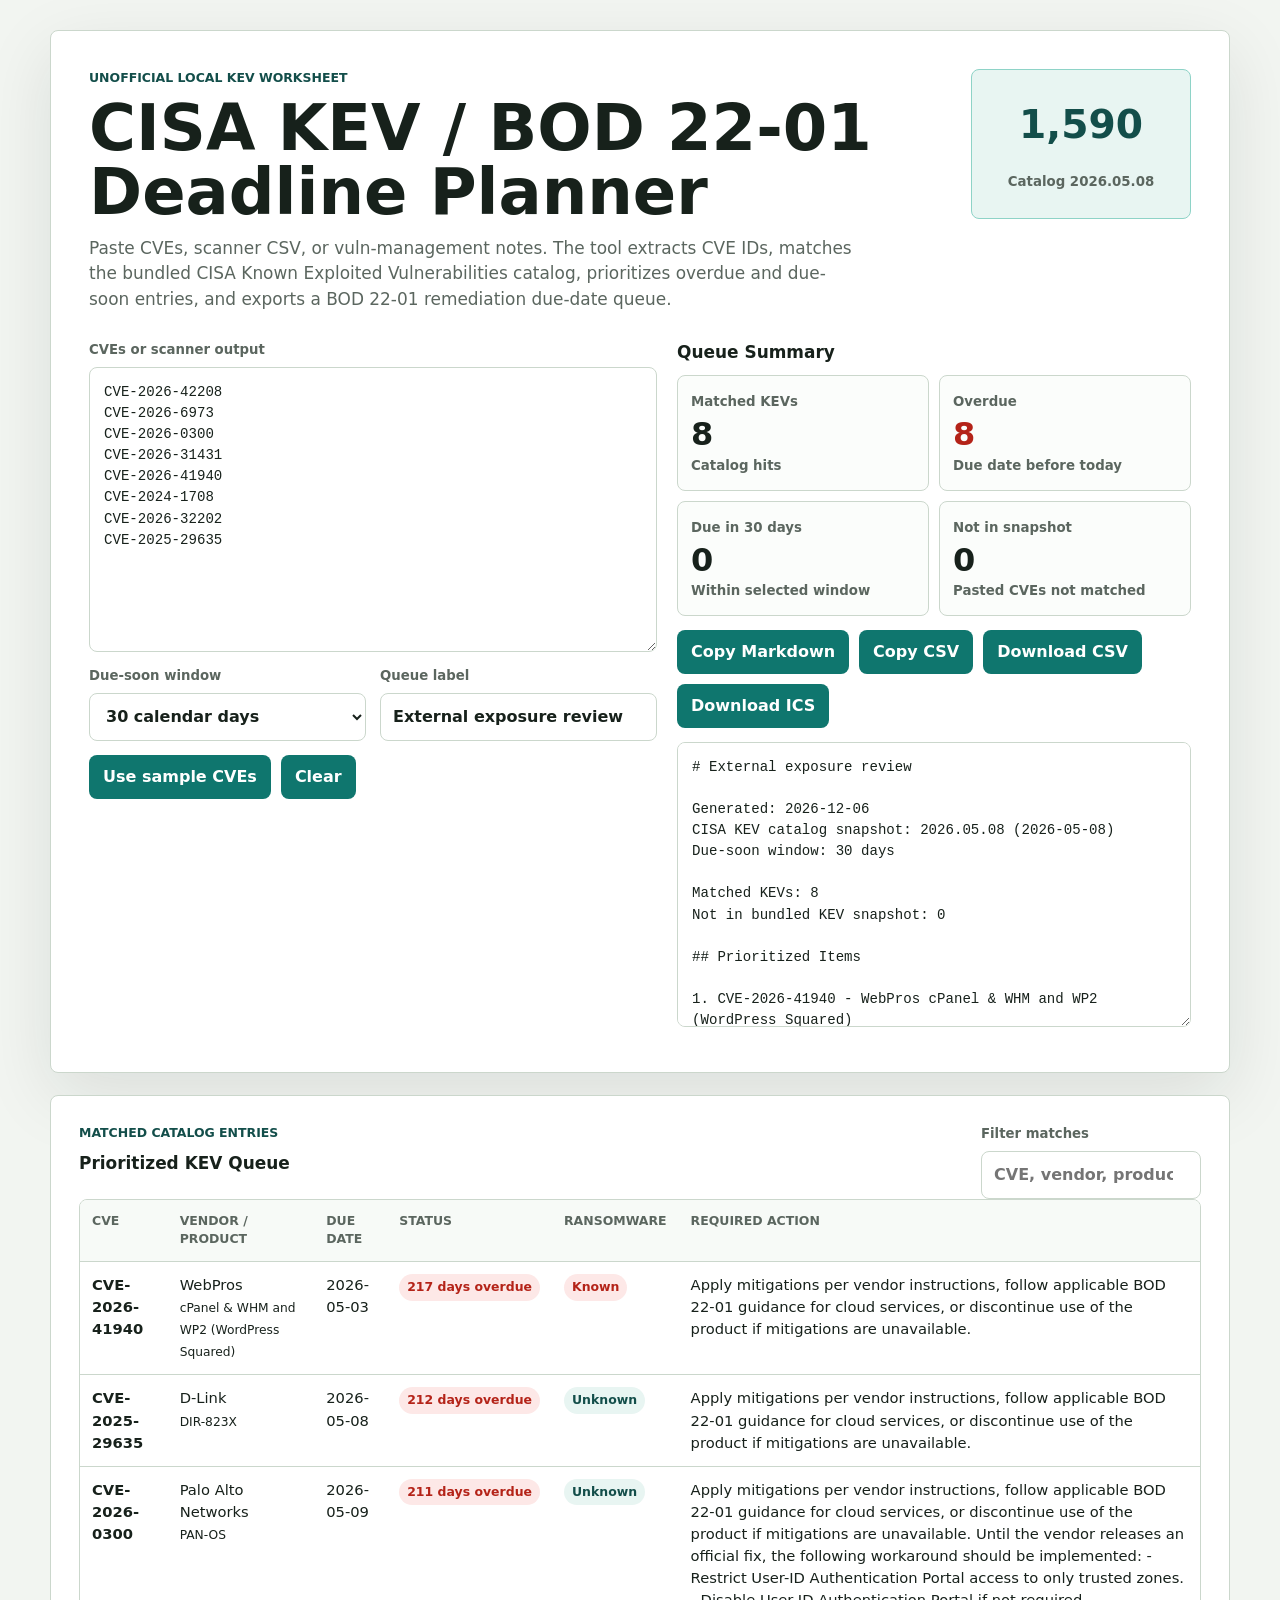
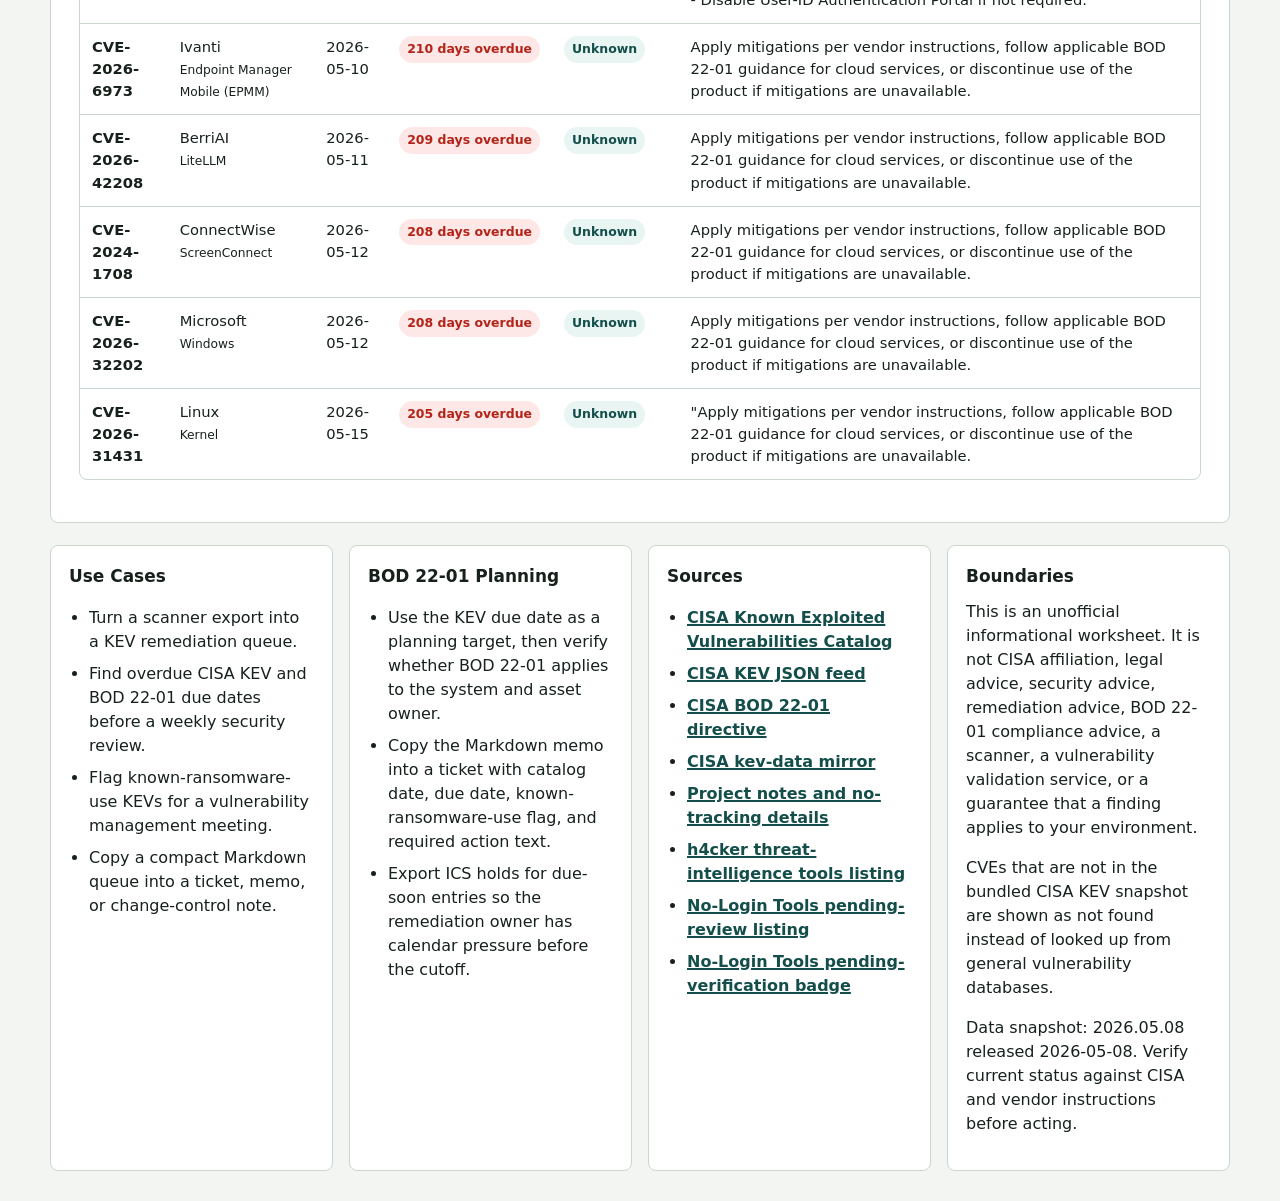
==== commit c6182624: "Add h4cker listing proof" ====
--- a/index.html
+++ b/index.html
@@ -178,6 +178,7 @@
             <li><a href="https://www.cisa.gov/news-events/directives/bod-22-01-reducing-significant-risk-known-exploited-vulnerabilities" rel="noreferrer">CISA BOD 22-01 directive</a></li>
             <li><a href="https://github.com/cisagov/kev-data" rel="noreferrer">CISA kev-data mirror</a></li>
             <li><a href="https://kev-deadline-planner.vercel.app/about.html">Project notes and no-tracking details</a></li>
+            <li><a href="https://github.com/The-Art-of-Hacking/h4cker/blob/master/cybersecurity-domains/defensive-security/threat-intelligence/tools.md" rel="noreferrer">h4cker threat-intelligence tools listing</a></li>
             <li><a href="https://nologin.tools/tool/kev-deadline-planner-vercel-app/" rel="noreferrer">No-Login Tools pending-review listing</a></li>
             <li><a href="https://nologin.tools/badge/kev-deadline-planner-vercel-app/" rel="noreferrer">No-Login Tools pending-verification badge</a></li>
           </ul>
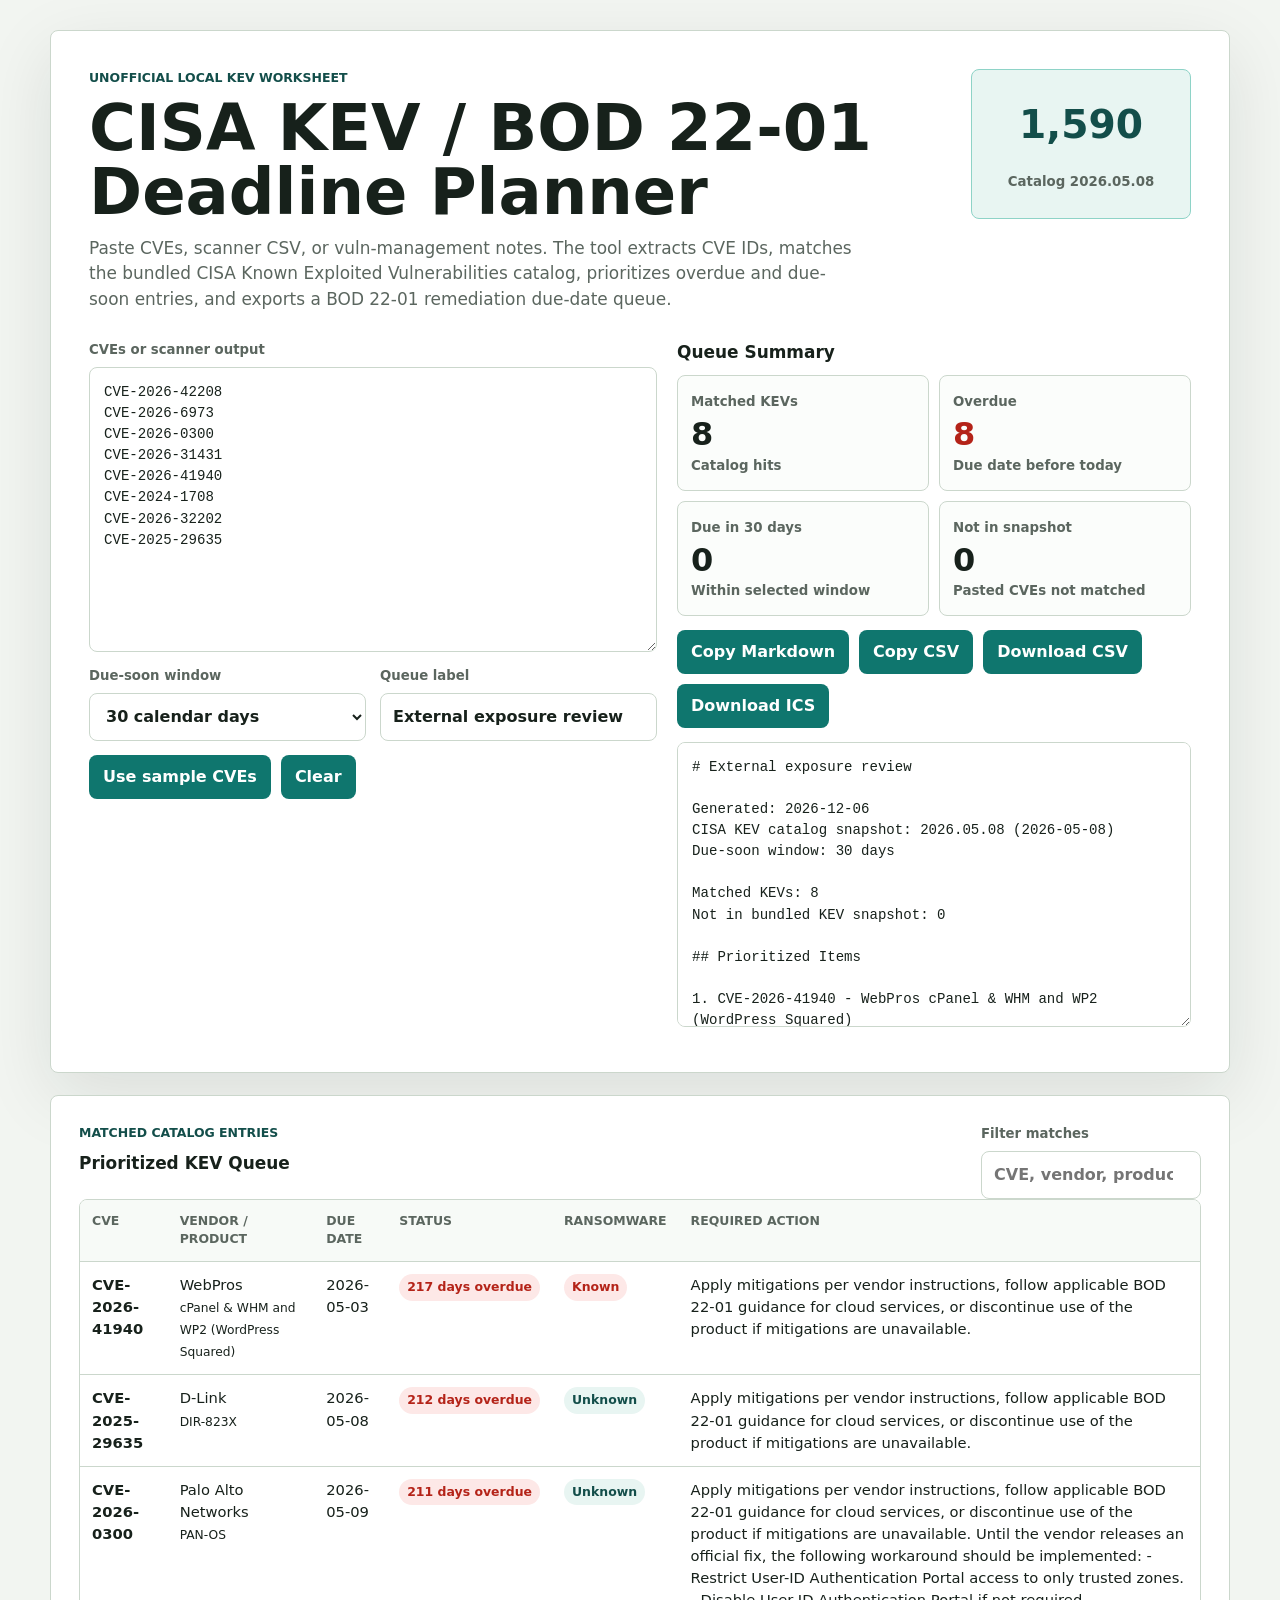
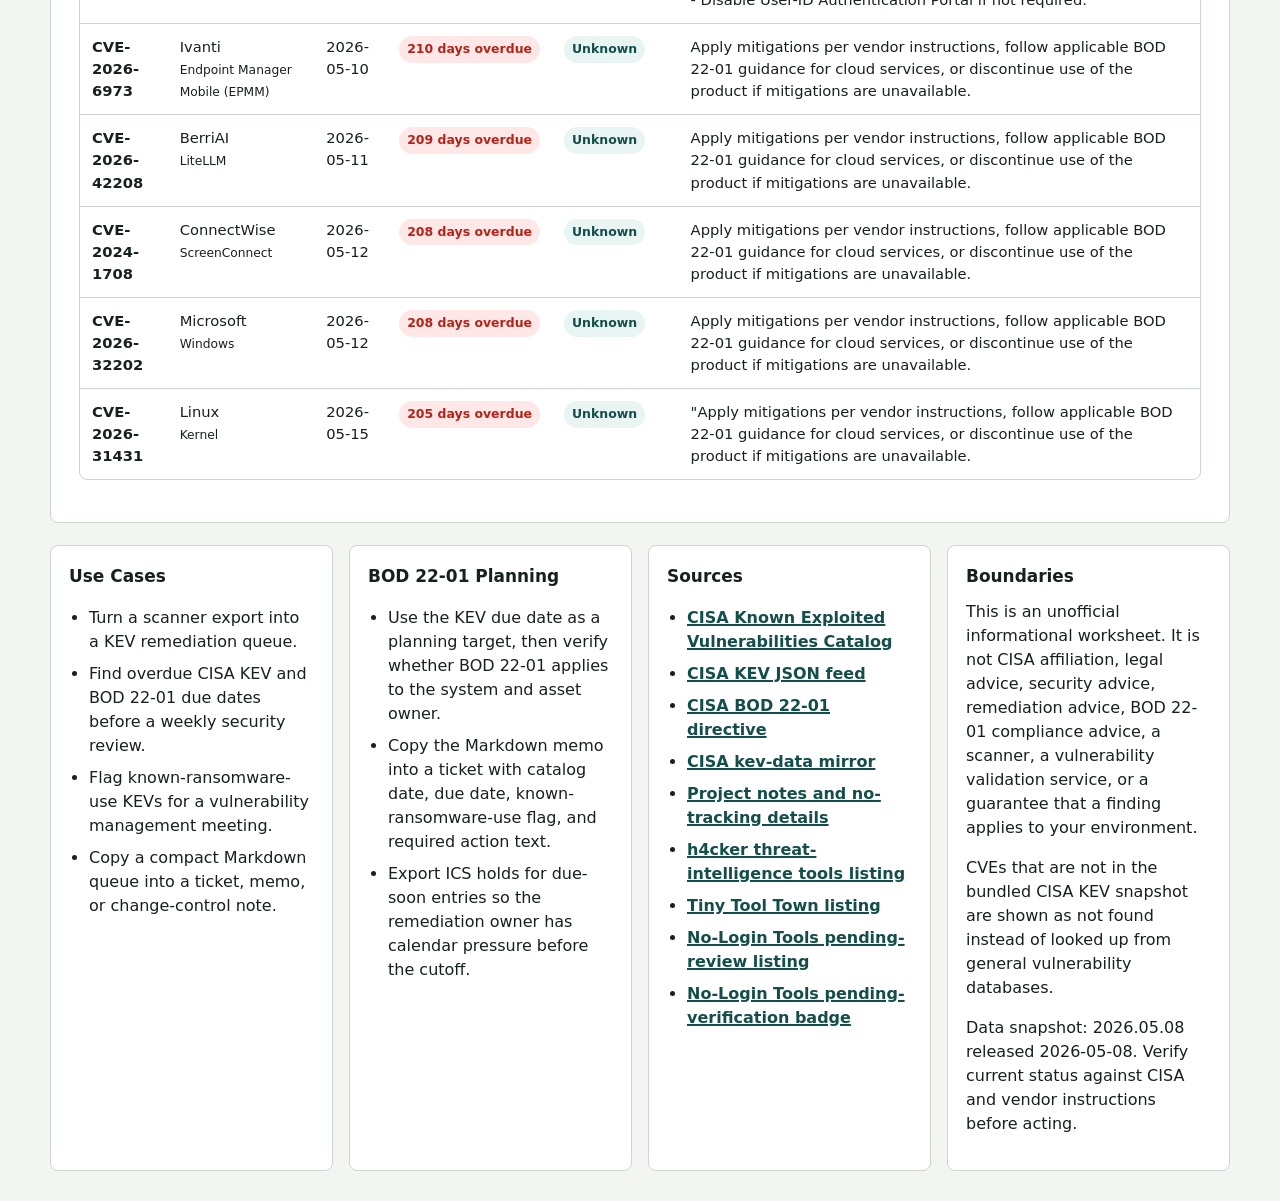
==== commit 6cecbf81: "Add Tiny Tool Town listing link" ====
--- a/index.html
+++ b/index.html
@@ -179,6 +179,7 @@
             <li><a href="https://github.com/cisagov/kev-data" rel="noreferrer">CISA kev-data mirror</a></li>
             <li><a href="https://kev-deadline-planner.vercel.app/about.html">Project notes and no-tracking details</a></li>
             <li><a href="https://github.com/The-Art-of-Hacking/h4cker/blob/master/cybersecurity-domains/defensive-security/threat-intelligence/tools.md" rel="noreferrer">h4cker threat-intelligence tools listing</a></li>
+            <li><a href="https://www.tinytooltown.com/tools/cisa-kev-deadline-planner/" rel="noreferrer">Tiny Tool Town listing</a></li>
             <li><a href="https://nologin.tools/tool/kev-deadline-planner-vercel-app/" rel="noreferrer">No-Login Tools pending-review listing</a></li>
             <li><a href="https://nologin.tools/badge/kev-deadline-planner-vercel-app/" rel="noreferrer">No-Login Tools pending-verification badge</a></li>
           </ul>
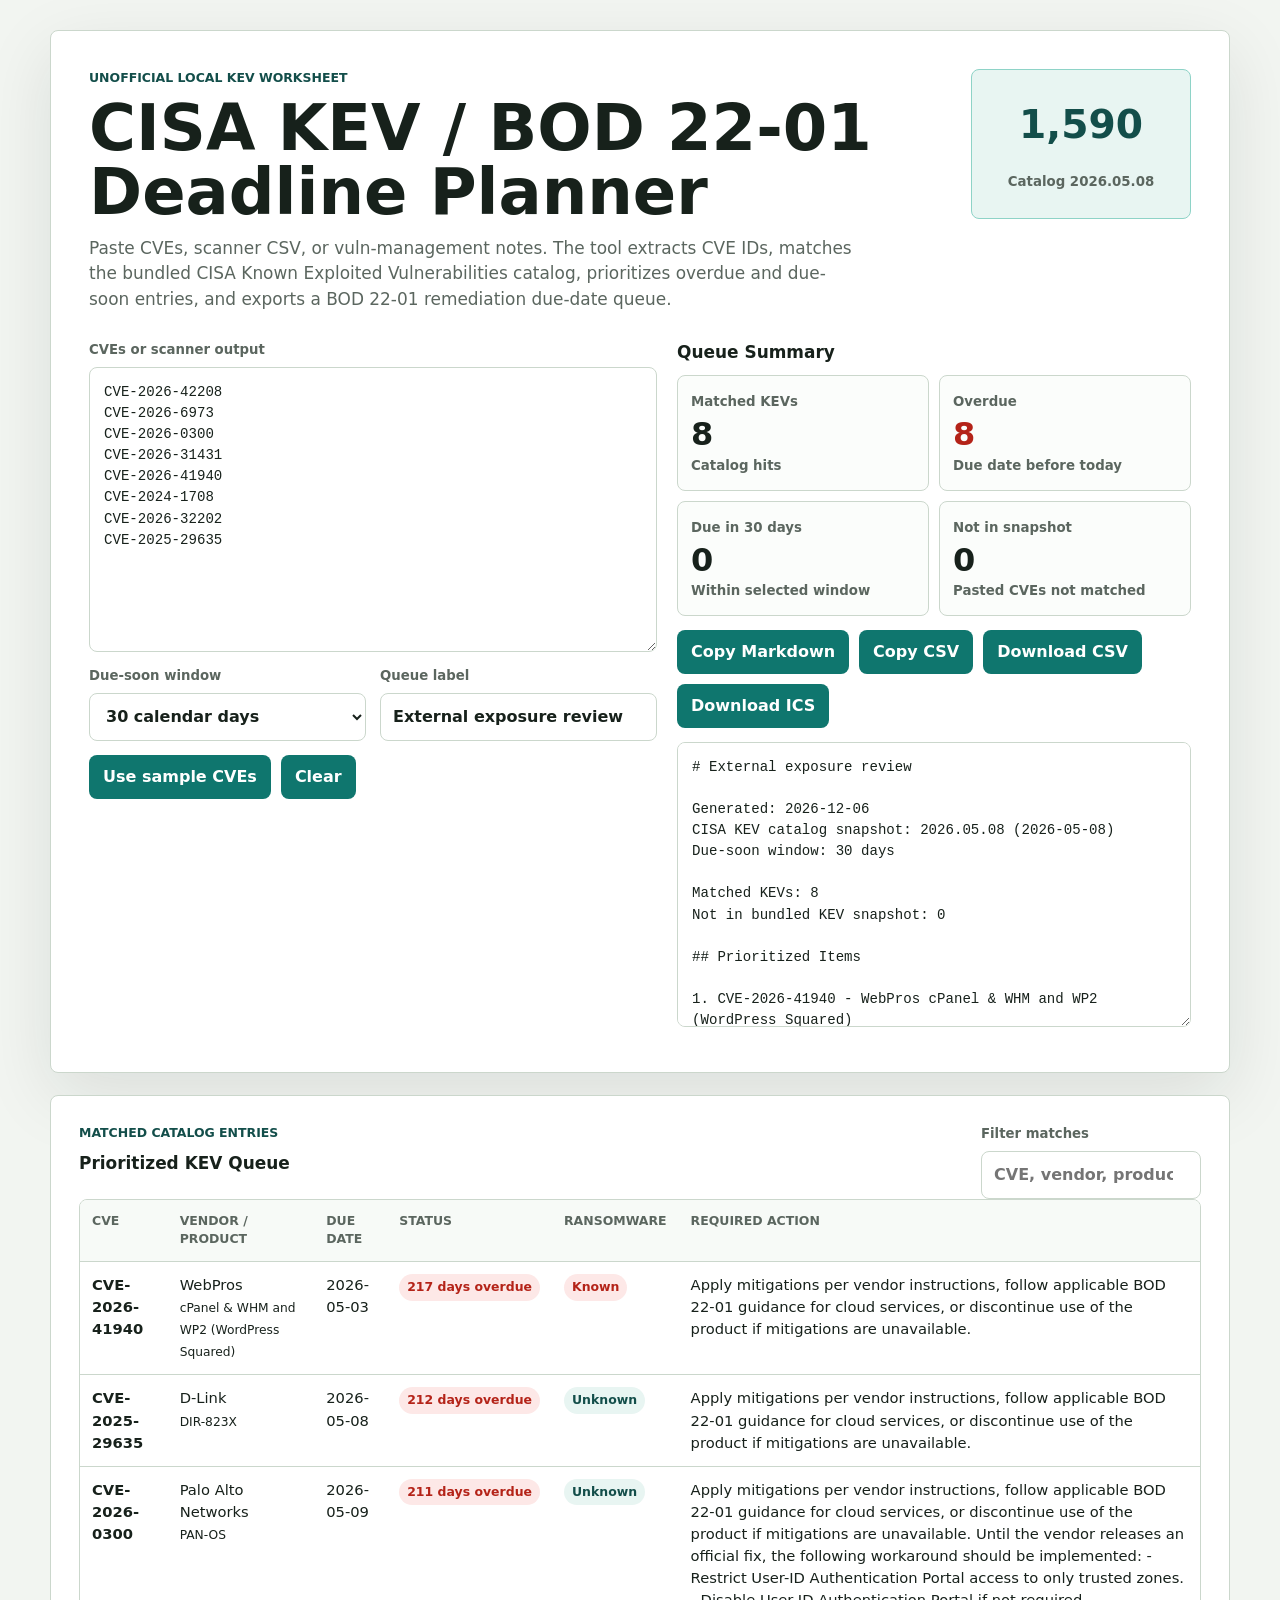
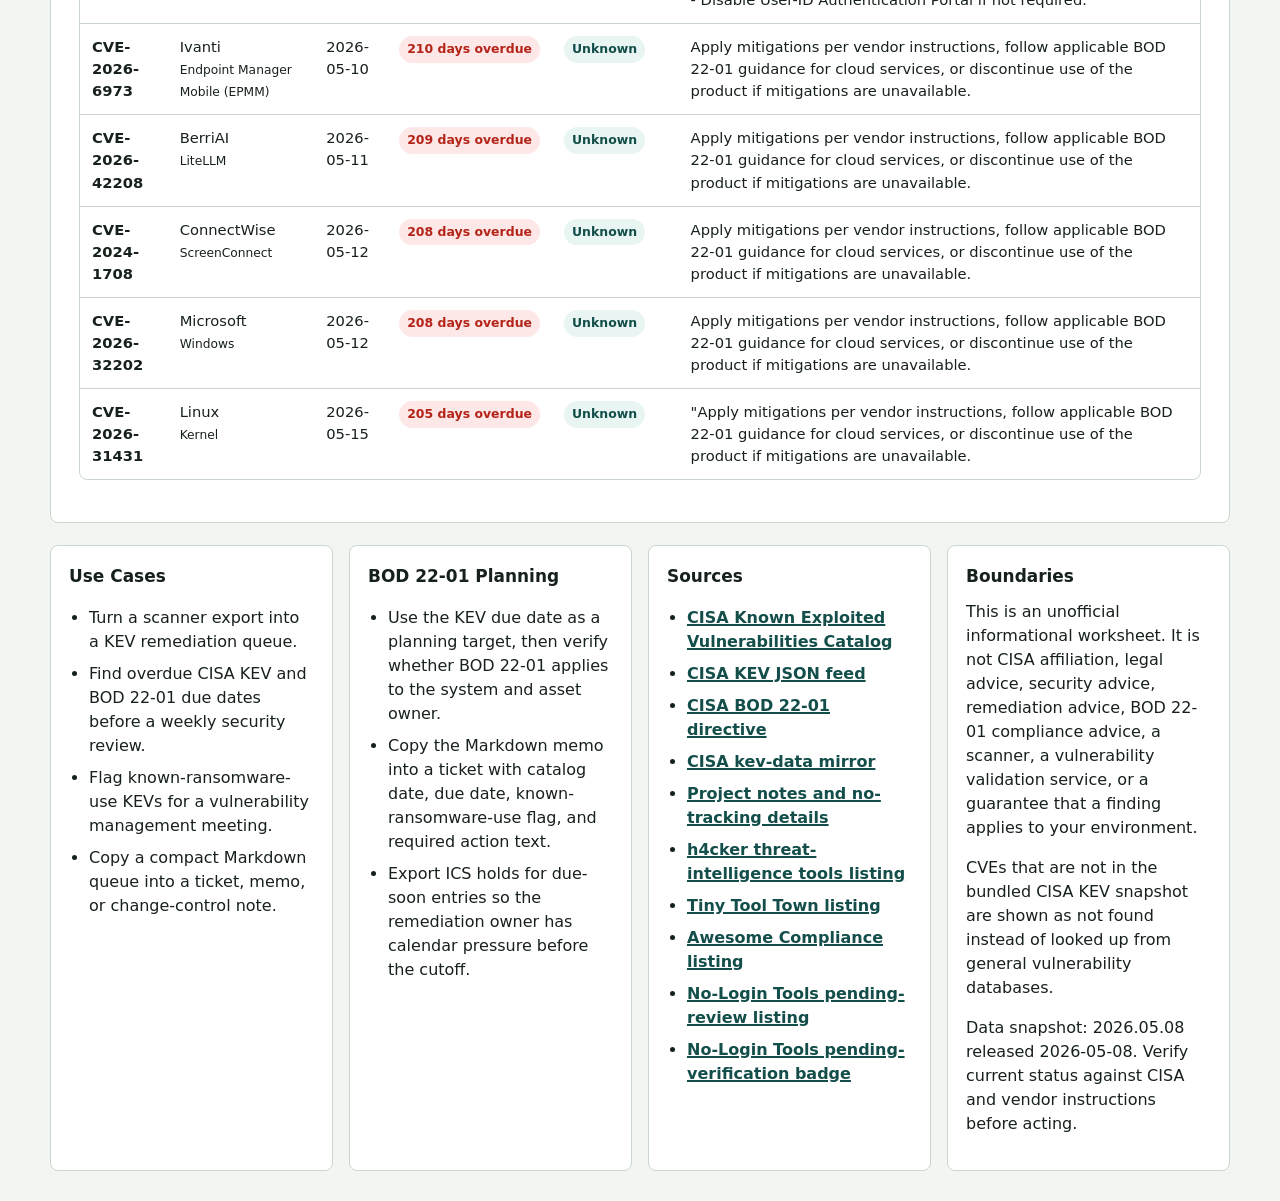
==== commit 78d6afc1: "Add Awesome Compliance listing" ====
--- a/index.html
+++ b/index.html
@@ -180,6 +180,7 @@
             <li><a href="https://kev-deadline-planner.vercel.app/about.html">Project notes and no-tracking details</a></li>
             <li><a href="https://github.com/The-Art-of-Hacking/h4cker/blob/master/cybersecurity-domains/defensive-security/threat-intelligence/tools.md" rel="noreferrer">h4cker threat-intelligence tools listing</a></li>
             <li><a href="https://www.tinytooltown.com/tools/cisa-kev-deadline-planner/" rel="noreferrer">Tiny Tool Town listing</a></li>
+            <li><a href="https://github.com/theopenlane/awesome-compliance#open-source-platforms" rel="noreferrer">Awesome Compliance listing</a></li>
             <li><a href="https://nologin.tools/tool/kev-deadline-planner-vercel-app/" rel="noreferrer">No-Login Tools pending-review listing</a></li>
             <li><a href="https://nologin.tools/badge/kev-deadline-planner-vercel-app/" rel="noreferrer">No-Login Tools pending-verification badge</a></li>
           </ul>
